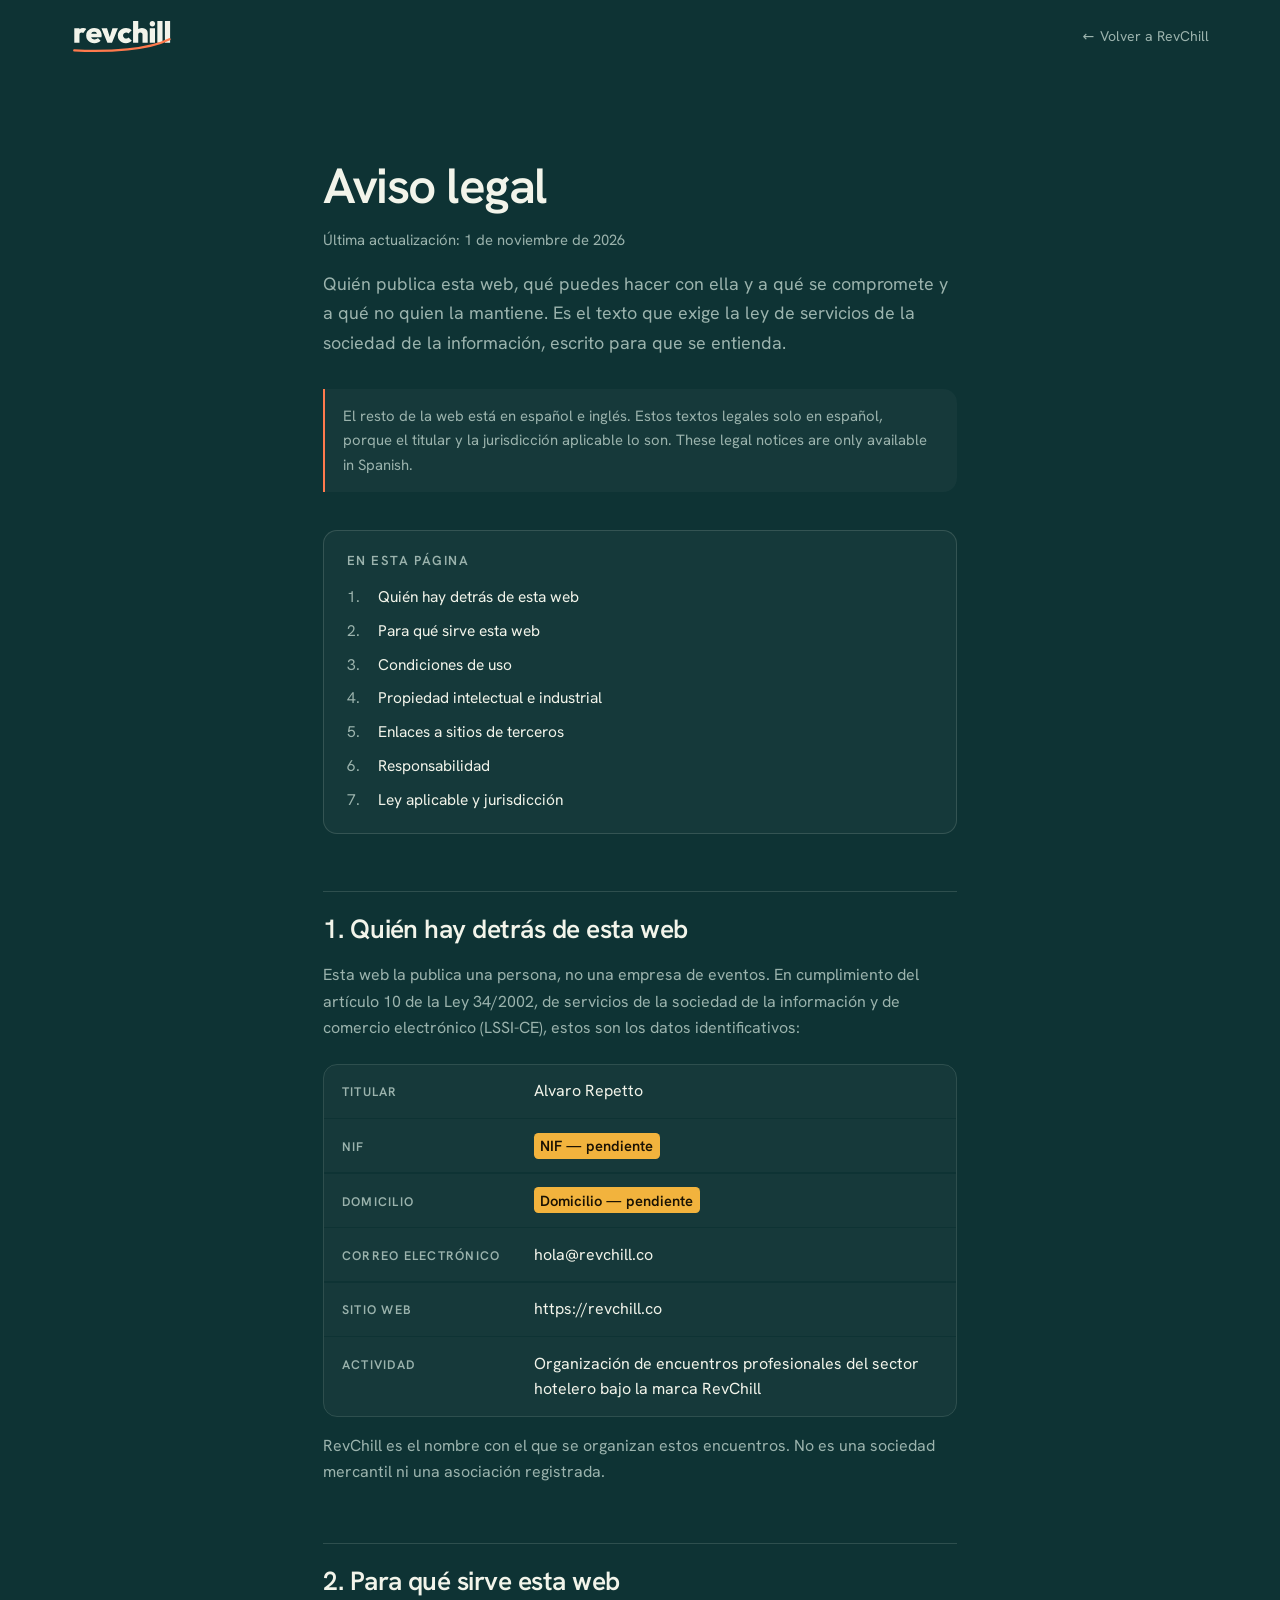
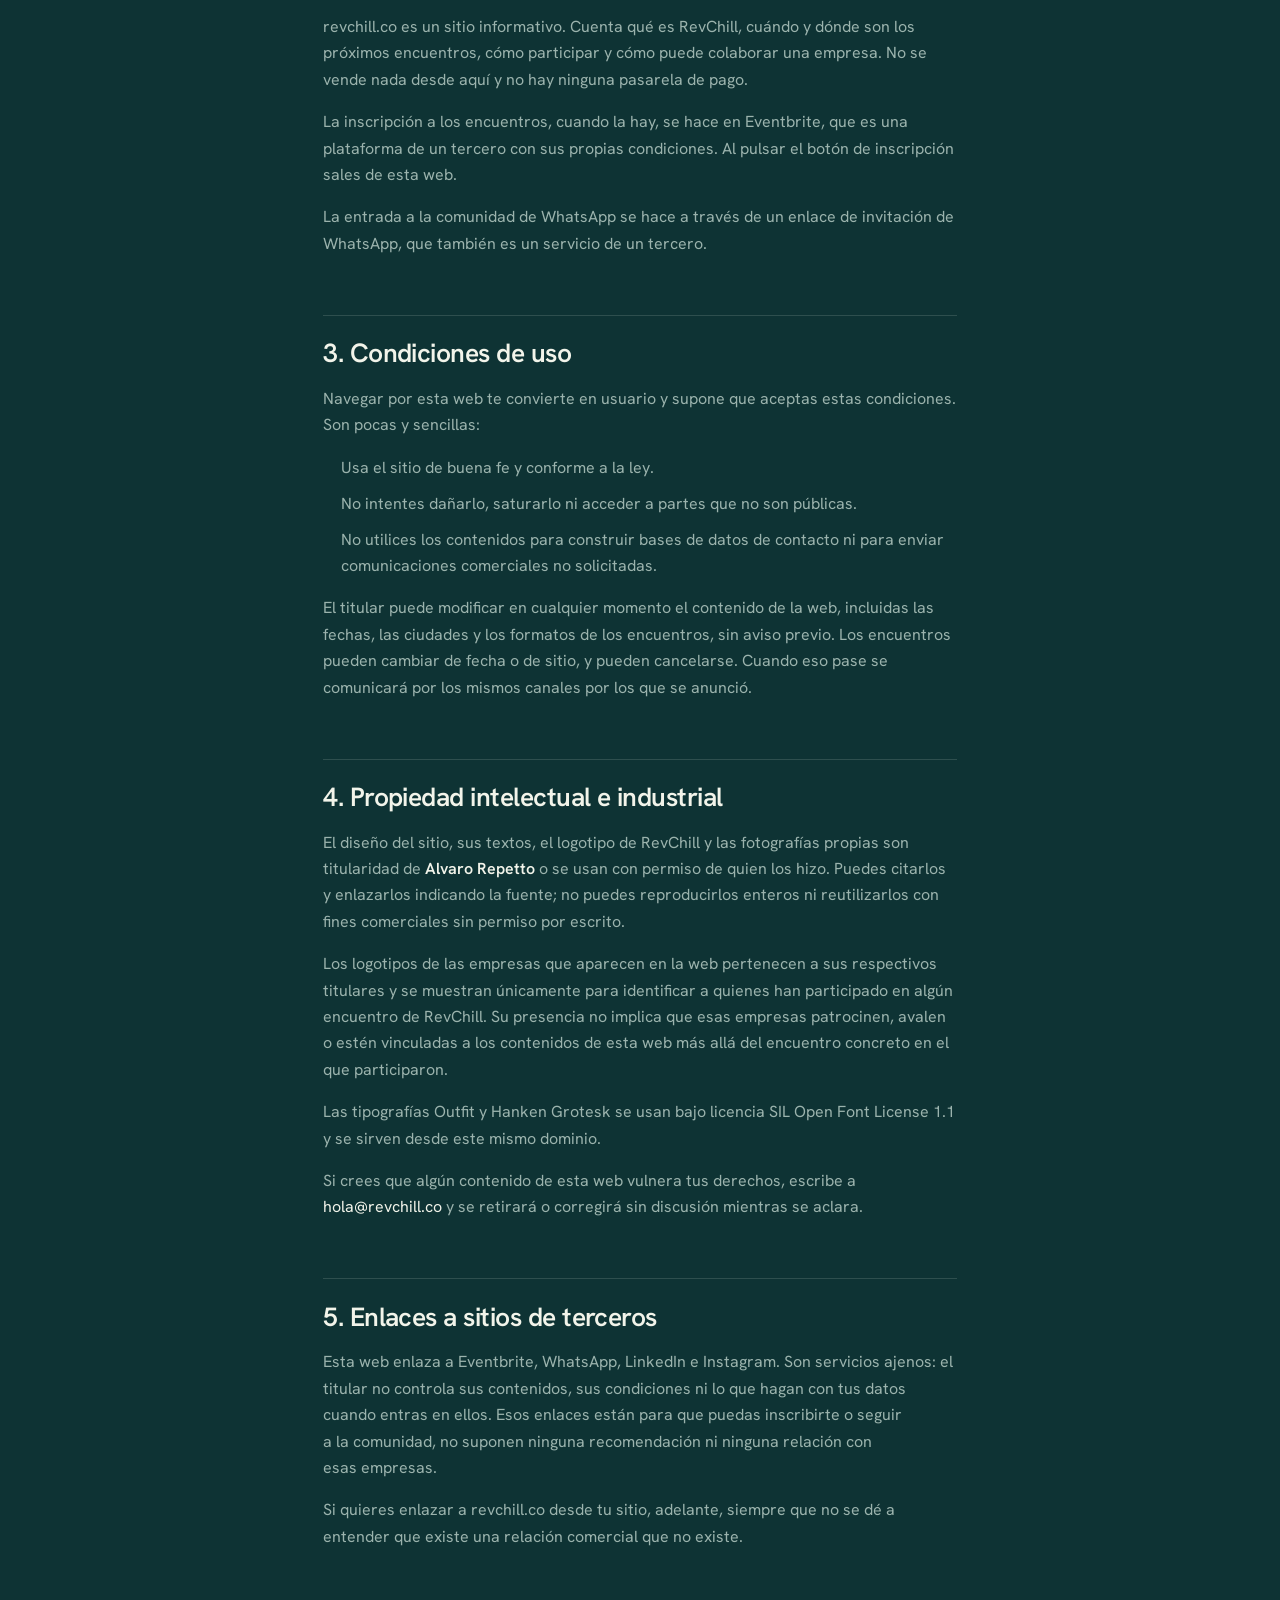
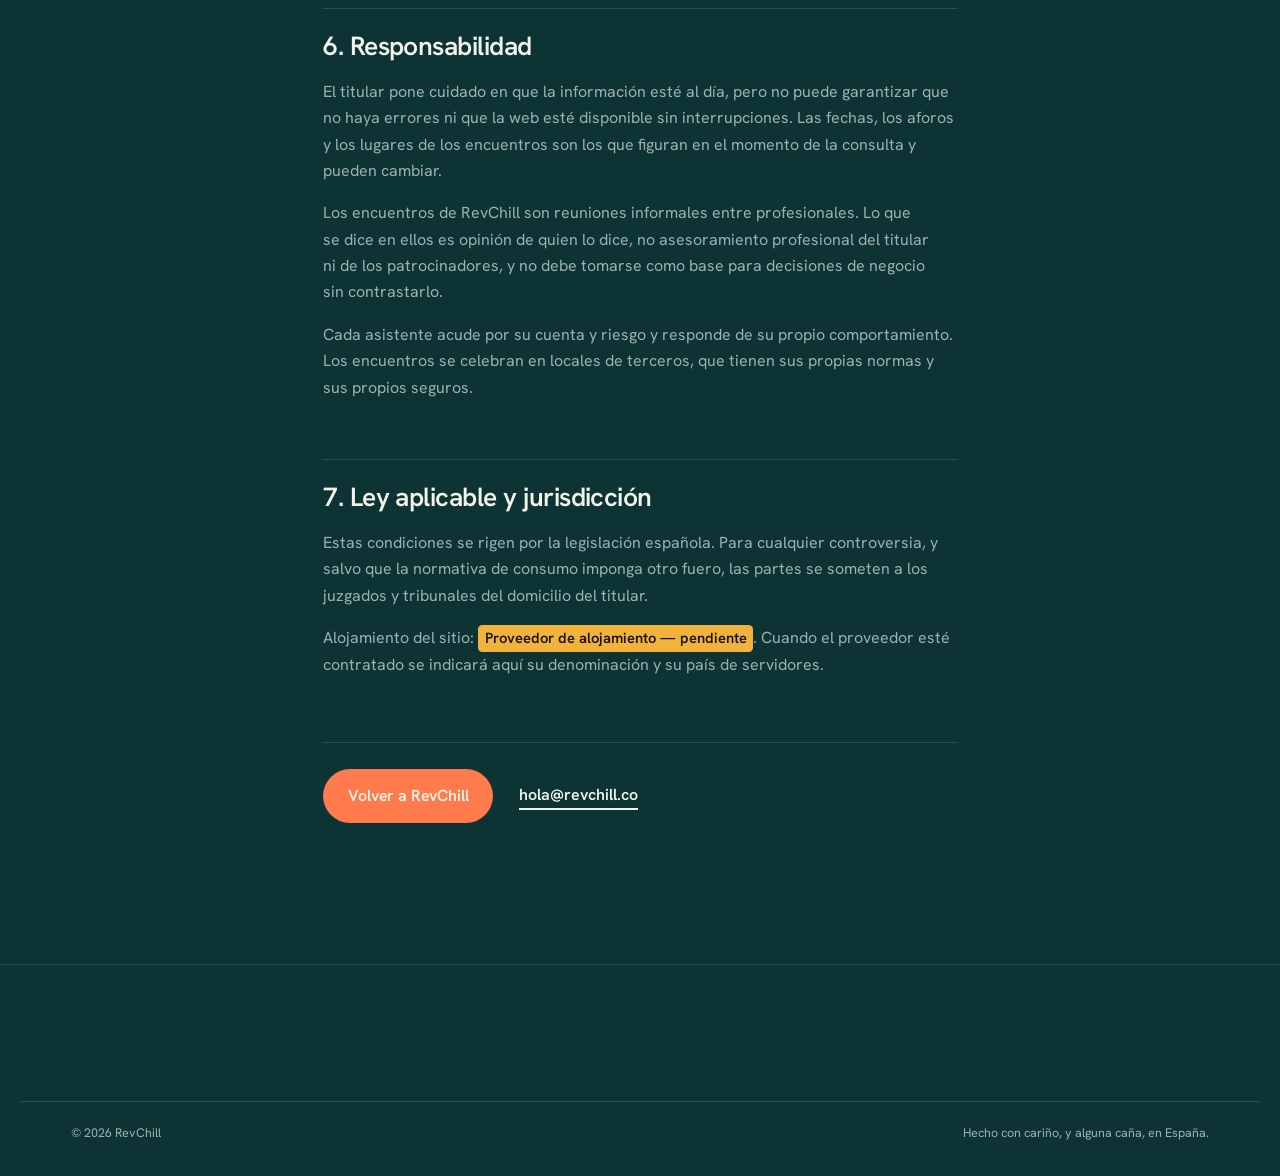
==== aviso-legal.html @ c57e54df "Add legal pages, sponsorship, local fonts, and sponsor logos. Refresh partners/weekend content and s" ====
<!doctype html>
<html lang="es">
<head>
<meta charset="utf-8">
<meta name="viewport" content="width=device-width, initial-scale=1">
<title>Aviso legal · RevChill</title>
<meta name="description" content="Datos identificativos del titular de revchill.co, condiciones de uso del sitio, propiedad intelectual y jurisdicción aplicable.">
<meta name="theme-color" content="#0E3334">
<link rel="canonical" href="https://revchill.co/aviso-legal.html">
<meta name="robots" content="index, follow">
<meta property="og:type" content="website">
<meta property="og:locale" content="es_ES">
<meta property="og:site_name" content="RevChill">
<meta property="og:title" content="Aviso legal · RevChill">
<meta property="og:description" content="Datos identificativos del titular de revchill.co, condiciones de uso del sitio, propiedad intelectual y jurisdicción aplicable.">
<meta property="og:url" content="https://revchill.co/aviso-legal.html">
<link rel="icon" href="assets/img/favicon.svg" type="image/svg+xml">
<link rel="apple-touch-icon" href="assets/img/apple-touch-icon.png">
<link rel="stylesheet" href="assets/css/fonts.css">
<link rel="stylesheet" href="assets/css/app.css">

<script type="application/ld+json">
{
 "@context": "https://schema.org",
 "@type": "WebPage",
 "name": "Aviso legal",
 "description": "Datos identificativos del titular de revchill.co, condiciones de uso del sitio, propiedad intelectual y jurisdicción aplicable.",
 "url": "https://revchill.co/aviso-legal.html",
 "inLanguage": "es-ES",
 "dateModified": "2026-11-01",
 "isPartOf": { "@type": "WebSite", "name": "RevChill", "url": "https://revchill.co/" },
 "breadcrumb": {
  "@type": "BreadcrumbList",
  "itemListElement": [
   { "@type": "ListItem", "position": 1, "name": "RevChill", "item": "https://revchill.co/" },
   { "@type": "ListItem", "position": 2, "name": "Aviso legal", "item": "https://revchill.co/aviso-legal.html" }
  ]
 }
}
</script>
</head>
<body>
<a class="skip" href="#main">Saltar al contenido</a>
<svg width="0" height="0" style="position:absolute" aria-hidden="true"><symbol id="rc-logo" viewBox="-4 -4 454.9 154.0"><g transform="translate(0,100.0)"><g transform="translate(0.000,0.000) scale(0.13514,-0.13514)" fill="currentColor"><path transform="translate(0.00,0)" d="M51 0V489H225V458Q273 499 349 499Q384 499 409.5 490.0Q435 481 453 462L352 327Q344 336 329.5 341.5Q315 347 297 347Q263 347 244.0 326.5Q225 306 225 266V0Z"/><path transform="translate(431.00,0)" d="M298 -11Q216 -11 153.0 21.5Q90 54 54.0 112.0Q18 170 18 245Q18 319 53.0 376.5Q88 434 148.5 467.5Q209 501 285 501Q359 501 416.5 469.5Q474 438 506.5 382.5Q539 327 539 256Q539 241 537.5 225.5Q536 210 531 190L188 188Q191 181 194 174Q208 144 234.0 129.0Q260 114 298 114Q334 114 361.5 126.0Q389 138 411 163L502 72Q466 31 414.5 10.0Q363 -11 298 -11ZM188 301 378 302Q376 313 372 322Q361 348 340.0 362.0Q319 376 287 376Q254 376 230.0 360.0Q206 344 193 315Q190 308 188 301Z"/><path transform="translate(963.00,0)" d="M198 0 -1 489H185L276 193L367 489H551L352 0Z"/><path transform="translate(1491.00,0)" d="M293 -11Q215 -11 152.5 22.0Q90 55 54.0 113.0Q18 171 18 244Q18 318 54.5 376.0Q91 434 153.5 467.5Q216 501 295 501Q352 501 399.0 482.0Q446 463 485 425L375 315Q360 330 340.5 337.5Q321 345 295 345Q267 345 244.5 332.5Q222 320 208.5 298.0Q195 276 195 245Q195 215 208.5 192.5Q222 170 244.5 157.0Q267 144 295 144Q323 144 343.0 153.0Q363 162 378 179L489 69Q448 29 400.5 9.0Q353 -11 293 -11Z"/><path transform="translate(1970.00,0)" d="M368 0V276Q368 310 348.0 329.5Q328 349 297 349Q276 349 259.5 340.0Q243 331 234.0 315.0Q225 299 225 276V0H51V729H225V460Q236 468 249 476Q292 499 349 499Q408 499 451.5 475.5Q495 452 518.5 411.0Q542 370 542 316V0Z"/><path transform="translate(2531.00,0)" d="M50 0V489H225V0ZM137 546Q98 546 72.0 572.5Q46 599 46 639Q46 678 72.0 705.0Q98 732 137 732Q178 732 203.5 705.0Q229 678 229 639Q229 599 203.5 572.5Q178 546 137 546Z"/><path transform="translate(2784.00,0)" d="M51 0V729H225V0Z"/><path transform="translate(3038.00,0)" d="M51 0V729H225V0Z"/></g></g><path d="M 6.7 20.0 C 97.9 24.5 177.9 22.5 249.1 15.5 C 329.2 8.0 391.5 -7.0 438.2 -30.0" fill="none" stroke="var(--accent)" stroke-width="10.50" stroke-linecap="round" transform="translate(0,114.0)"/></symbol></svg>

<header class="lnav" id="nav">
  <div class="lnav__in">
    <a href="index.html" aria-label="RevChill"><svg viewBox="-4 -4 454.9 154.0"><use href="#rc-logo"/></svg></a>
    <a class="lnav__back" href="index.html" aria-label="Volver a RevChill"><span aria-hidden="true">&larr;</span> <span>Volver a RevChill</span></a>
  </div>
</header>

<main id="main" class="lgl">
  <div class="wrap">
    <h1>Aviso legal</h1>
    <p class="lgl__date">Última actualización: 1 de noviembre de 2026</p>
    <p class="lgl__intro">Quién publica esta web, qué puedes hacer con ella y a qué se compromete y a qué no quien la mantiene. Es el texto que exige la ley de servicios de la sociedad de la información, escrito para que se entienda.</p>
    <div class="lgl__note"><p>El resto de la web está en español e inglés. Estos textos legales solo en español, porque el titular y la jurisdicción aplicable lo son. <span lang="en">These legal notices are only available in Spanish.</span></p></div>

    <nav class="lgl__toc" aria-label="Contenido de la página">
      <h2>En esta página</h2>
      <ol>
        <li><a href="#titular">Quién hay detrás de esta web</a></li>
        <li><a href="#objeto">Para qué sirve esta web</a></li>
        <li><a href="#uso">Condiciones de uso</a></li>
        <li><a href="#propiedad">Propiedad intelectual e industrial</a></li>
        <li><a href="#enlaces">Enlaces a sitios de terceros</a></li>
        <li><a href="#responsabilidad">Responsabilidad</a></li>
        <li><a href="#ley">Ley aplicable y jurisdicción</a></li>
      </ol>
    </nav>

    <section id="titular">
      <h2 class="lgl__h">1. Quién hay detrás de esta web</h2>

      <p>Esta web la publica una persona, no una empresa de eventos. En cumplimiento del artículo 10 de la
      Ley 34/2002, de servicios de la sociedad de la información y de comercio electrónico (LSSI-CE), estos
      son los datos identificativos:</p>
      <dl class="lgl__id">
        <div><dt>Titular</dt><dd>Alvaro Repetto</dd></div>
        <div><dt>NIF</dt><dd><span class="fill">NIF — pendiente</span></dd></div>
        <div><dt>Domicilio</dt><dd><span class="fill">Domicilio — pendiente</span></dd></div>
        <div><dt>Correo electrónico</dt><dd><a href="mailto:hola@revchill.co">hola@revchill.co</a></dd></div>
        <div><dt>Sitio web</dt><dd>https://revchill.co</dd></div>
        <div><dt>Actividad</dt><dd>Organización de encuentros profesionales del sector hotelero bajo la marca RevChill</dd></div>
      </dl>
      <p>RevChill es el nombre con el que se organizan estos encuentros. No es una sociedad mercantil ni una
      asociación registrada.</p>
    </section>
    <section id="objeto">
      <h2 class="lgl__h">2. Para qué sirve esta web</h2>

      <p>revchill.co es un sitio informativo. Cuenta qué es RevChill, cuándo y dónde son los próximos
      encuentros, cómo participar y cómo puede colaborar una empresa. No se vende nada desde aquí y no hay
      ninguna pasarela de pago.</p>
      <p>La inscripción a los encuentros, cuando la hay, se hace en Eventbrite, que es una plataforma de un
      tercero con sus propias condiciones. Al pulsar el botón de inscripción sales de esta web.</p>
      <p>La entrada a la comunidad de WhatsApp se hace a través de un enlace de invitación de WhatsApp, que
      también es un servicio de un tercero.</p>
    </section>
    <section id="uso">
      <h2 class="lgl__h">3. Condiciones de uso</h2>

      <p>Navegar por esta web te convierte en usuario y supone que aceptas estas condiciones. Son pocas y
      sencillas:</p>
      <ul>
        <li>Usa el sitio de buena fe y conforme a la ley.</li>
        <li>No intentes dañarlo, saturarlo ni acceder a partes que no son públicas.</li>
        <li>No utilices los contenidos para construir bases de datos de contacto ni para enviar
        comunicaciones comerciales no solicitadas.</li>
      </ul>
      <p>El titular puede modificar en cualquier momento el contenido de la web, incluidas las fechas, las
      ciudades y los formatos de los encuentros, sin aviso previo. Los encuentros pueden cambiar de fecha o
      de sitio, y pueden cancelarse. Cuando eso pase se comunicará por los mismos canales por los que se
      anunció.</p>
    </section>
    <section id="propiedad">
      <h2 class="lgl__h">4. Propiedad intelectual e industrial</h2>

      <p>El diseño del sitio, sus textos, el logotipo de RevChill y las fotografías propias son titularidad
      de <b>Alvaro Repetto</b> o se usan con permiso de quien los hizo. Puedes citarlos y enlazarlos
      indicando la fuente; no puedes reproducirlos enteros ni reutilizarlos con fines comerciales sin
      permiso por escrito.</p>
      <p>Los logotipos de las empresas que aparecen en la web pertenecen a sus respectivos titulares y se
      muestran únicamente para identificar a quienes han participado en algún encuentro de RevChill. Su
      presencia no implica que esas empresas patrocinen, avalen o estén vinculadas a los contenidos de esta
      web más allá del encuentro concreto en el que participaron.</p>
      <p>Las tipografías Outfit y Hanken Grotesk se usan bajo licencia SIL Open Font License 1.1 y se
      sirven desde este mismo dominio.</p>
      <p>Si crees que algún contenido de esta web vulnera tus derechos, escribe a
      <a href="mailto:hola@revchill.co">hola@revchill.co</a> y se retirará o corregirá sin discusión
      mientras se aclara.</p>
    </section>
    <section id="enlaces">
      <h2 class="lgl__h">5. Enlaces a sitios de terceros</h2>

      <p>Esta web enlaza a Eventbrite, WhatsApp, LinkedIn e Instagram. Son servicios ajenos: el titular no
      controla sus contenidos, sus condiciones ni lo que hagan con tus datos cuando entras en ellos. Esos
      enlaces están para que puedas inscribirte o seguir a la comunidad, no suponen ninguna recomendación
      ni ninguna relación con esas empresas.</p>
      <p>Si quieres enlazar a revchill.co desde tu sitio, adelante, siempre que no se dé a entender que
      existe una relación comercial que no existe.</p>
    </section>
    <section id="responsabilidad">
      <h2 class="lgl__h">6. Responsabilidad</h2>

      <p>El titular pone cuidado en que la información esté al día, pero no puede garantizar que no haya
      errores ni que la web esté disponible sin interrupciones. Las fechas, los aforos y los lugares de los
      encuentros son los que figuran en el momento de la consulta y pueden cambiar.</p>
      <p>Los encuentros de RevChill son reuniones informales entre profesionales. Lo que se dice en ellos es
      opinión de quien lo dice, no asesoramiento profesional del titular ni de los patrocinadores, y no debe
      tomarse como base para decisiones de negocio sin contrastarlo.</p>
      <p>Cada asistente acude por su cuenta y riesgo y responde de su propio comportamiento. Los encuentros
      se celebran en locales de terceros, que tienen sus propias normas y sus propios seguros.</p>
    </section>
    <section id="ley">
      <h2 class="lgl__h">7. Ley aplicable y jurisdicción</h2>

      <p>Estas condiciones se rigen por la legislación española. Para cualquier controversia, y salvo que la
      normativa de consumo imponga otro fuero, las partes se someten a los juzgados y tribunales del
      domicilio del titular.</p>
      <p>Alojamiento del sitio: <span class="fill">Proveedor de alojamiento — pendiente</span>. Cuando el proveedor esté contratado se indicará aquí su
      denominación y su país de servidores.</p>
    </section>


    <div class="lgl__end">
      <a class="btn" href="index.html">Volver a RevChill</a>
      <a class="link" href="mailto:hola@revchill.co">hola@revchill.co</a>
    </div>
  </div>
</main>

<footer class="foot">
  <div class="wrap foot__end">
    <span>© <span id="year">2026</span> RevChill</span>
    <span>Hecho con cariño, y alguna caña, en España.</span>
  </div>
</footer>

<script>document.getElementById("year").textContent = new Date().getFullYear();</script>
</body>
</html>
---- assets/css/fonts.css ----
/* Tipografías servidas desde el propio dominio.
   Antes venían de fonts.googleapis.com, lo que enviaba la IP de cada
   visitante a Google en cada carga. Sirviéndolas desde aquí, la web no
   hace ni una sola petición a terceros: por eso la página de cookies
   puede decir que no hay rastreo sin letra pequeña.
   Outfit y Hanken Grotesk son SIL Open Font License 1.1. */

@font-face{
  font-family:'Outfit';
  font-style:normal;
  font-weight:500;
  font-display:swap;
  src:url('../fonts/outfit-latin-500-normal.woff2') format('woff2');
  unicode-range:U+0000-00FF,U+0131,U+0152-0153,U+02BB-02BC,U+02C6,U+02DA,U+02DC,U+0304,U+0308,U+0329,U+2000-206F,U+20AC,U+2122,U+2191,U+2193,U+2212,U+2215,U+FEFF,U+FFFD;
}
@font-face{
  font-family:'Outfit';
  font-style:normal;
  font-weight:500;
  font-display:swap;
  src:url('../fonts/outfit-latin-ext-500-normal.woff2') format('woff2');
  unicode-range:U+0100-02BA,U+02BD-02C5,U+02C7-02CC,U+02CE-02D7,U+02DD-02FF,U+0304,U+0308,U+0329,U+1D00-1DBF,U+1E00-1E9F,U+1EF2-1EFF,U+2020,U+20A0-20AB,U+20AD-20C0,U+2113,U+2C60-2C7F,U+A720-A7FF;
}
@font-face{
  font-family:'Outfit';
  font-style:normal;
  font-weight:700;
  font-display:swap;
  src:url('../fonts/outfit-latin-700-normal.woff2') format('woff2');
  unicode-range:U+0000-00FF,U+0131,U+0152-0153,U+02BB-02BC,U+02C6,U+02DA,U+02DC,U+0304,U+0308,U+0329,U+2000-206F,U+20AC,U+2122,U+2191,U+2193,U+2212,U+2215,U+FEFF,U+FFFD;
}
@font-face{
  font-family:'Outfit';
  font-style:normal;
  font-weight:700;
  font-display:swap;
  src:url('../fonts/outfit-latin-ext-700-normal.woff2') format('woff2');
  unicode-range:U+0100-02BA,U+02BD-02C5,U+02C7-02CC,U+02CE-02D7,U+02DD-02FF,U+0304,U+0308,U+0329,U+1D00-1DBF,U+1E00-1E9F,U+1EF2-1EFF,U+2020,U+20A0-20AB,U+20AD-20C0,U+2113,U+2C60-2C7F,U+A720-A7FF;
}
@font-face{
  font-family:'Outfit';
  font-style:normal;
  font-weight:800;
  font-display:swap;
  src:url('../fonts/outfit-latin-800-normal.woff2') format('woff2');
  unicode-range:U+0000-00FF,U+0131,U+0152-0153,U+02BB-02BC,U+02C6,U+02DA,U+02DC,U+0304,U+0308,U+0329,U+2000-206F,U+20AC,U+2122,U+2191,U+2193,U+2212,U+2215,U+FEFF,U+FFFD;
}
@font-face{
  font-family:'Outfit';
  font-style:normal;
  font-weight:800;
  font-display:swap;
  src:url('../fonts/outfit-latin-ext-800-normal.woff2') format('woff2');
  unicode-range:U+0100-02BA,U+02BD-02C5,U+02C7-02CC,U+02CE-02D7,U+02DD-02FF,U+0304,U+0308,U+0329,U+1D00-1DBF,U+1E00-1E9F,U+1EF2-1EFF,U+2020,U+20A0-20AB,U+20AD-20C0,U+2113,U+2C60-2C7F,U+A720-A7FF;
}
@font-face{
  font-family:'Hanken Grotesk';
  font-style:normal;
  font-weight:400;
  font-display:swap;
  src:url('../fonts/hanken-grotesk-latin-400-normal.woff2') format('woff2');
  unicode-range:U+0000-00FF,U+0131,U+0152-0153,U+02BB-02BC,U+02C6,U+02DA,U+02DC,U+0304,U+0308,U+0329,U+2000-206F,U+20AC,U+2122,U+2191,U+2193,U+2212,U+2215,U+FEFF,U+FFFD;
}
@font-face{
  font-family:'Hanken Grotesk';
  font-style:normal;
  font-weight:400;
  font-display:swap;
  src:url('../fonts/hanken-grotesk-latin-ext-400-normal.woff2') format('woff2');
  unicode-range:U+0100-02BA,U+02BD-02C5,U+02C7-02CC,U+02CE-02D7,U+02DD-02FF,U+0304,U+0308,U+0329,U+1D00-1DBF,U+1E00-1E9F,U+1EF2-1EFF,U+2020,U+20A0-20AB,U+20AD-20C0,U+2113,U+2C60-2C7F,U+A720-A7FF;
}
@font-face{
  font-family:'Hanken Grotesk';
  font-style:normal;
  font-weight:500;
  font-display:swap;
  src:url('../fonts/hanken-grotesk-latin-500-normal.woff2') format('woff2');
  unicode-range:U+0000-00FF,U+0131,U+0152-0153,U+02BB-02BC,U+02C6,U+02DA,U+02DC,U+0304,U+0308,U+0329,U+2000-206F,U+20AC,U+2122,U+2191,U+2193,U+2212,U+2215,U+FEFF,U+FFFD;
}
@font-face{
  font-family:'Hanken Grotesk';
  font-style:normal;
  font-weight:500;
  font-display:swap;
  src:url('../fonts/hanken-grotesk-latin-ext-500-normal.woff2') format('woff2');
  unicode-range:U+0100-02BA,U+02BD-02C5,U+02C7-02CC,U+02CE-02D7,U+02DD-02FF,U+0304,U+0308,U+0329,U+1D00-1DBF,U+1E00-1E9F,U+1EF2-1EFF,U+2020,U+20A0-20AB,U+20AD-20C0,U+2113,U+2C60-2C7F,U+A720-A7FF;
}
@font-face{
  font-family:'Hanken Grotesk';
  font-style:normal;
  font-weight:600;
  font-display:swap;
  src:url('../fonts/hanken-grotesk-latin-600-normal.woff2') format('woff2');
  unicode-range:U+0000-00FF,U+0131,U+0152-0153,U+02BB-02BC,U+02C6,U+02DA,U+02DC,U+0304,U+0308,U+0329,U+2000-206F,U+20AC,U+2122,U+2191,U+2193,U+2212,U+2215,U+FEFF,U+FFFD;
}
@font-face{
  font-family:'Hanken Grotesk';
  font-style:normal;
  font-weight:600;
  font-display:swap;
  src:url('../fonts/hanken-grotesk-latin-ext-600-normal.woff2') format('woff2');
  unicode-range:U+0100-02BA,U+02BD-02C5,U+02C7-02CC,U+02CE-02D7,U+02DD-02FF,U+0304,U+0308,U+0329,U+1D00-1DBF,U+1E00-1E9F,U+1EF2-1EFF,U+2020,U+20A0-20AB,U+20AD-20C0,U+2113,U+2C60-2C7F,U+A720-A7FF;
}
---- assets/css/app.css ----
/* =========================================================================
   RevChill v2
   Sistema: CSS nativo + tokens. Sin framework, sin build.
   Tema: un solo mundo visual, en dos modos (oscuro por defecto, claro si el
   sistema lo pide). Ninguna sección invierte el tema a mitad de página.
   Radios: superficies 14px, botones píldora, imágenes 14px. Una sola escala.
   ========================================================================= */

/* ---------- tokens ---------- */
:root {
  --bg:        #0E3334;
  --surface:   #15403E;
  --surface-2: #1C4B48;
  --fg:        #F2F4EA;
  --fg-dim:    #9BB3AD;
  --line:      rgba(242,244,234,.14);
  --line-2:    rgba(242,244,234,.26);
  --accent:    #FF7A4D;
  --accent-fg: #07211F;
  --lima:      #D7E86B;
  --shadow:    0 24px 60px rgba(4,18,18,.45);

  --display: "Outfit", system-ui, sans-serif;
  --body: "Hanken Grotesk", system-ui, -apple-system, "Segoe UI", sans-serif;

  --gut: clamp(1.25rem, 4vw, 3.5rem);
  --maxw: 1240px;
  --r: 14px;
  --ease: cubic-bezier(.16,1,.3,1);
  --sec-y: clamp(5rem, 11vw, 10rem);
  color-scheme: dark;
}

/* La web va siempre en verde oscuro, también si el sistema está en modo
   claro. color-scheme se lo dice al navegador para que los controles
   nativos (scrollbar, autocompletado, selects) salgan oscuros y no
   desentonen. El único documento claro del proyecto es partners.html,
   que es un dossier pensado para leerse e imprimirse. */

/* ---------- reset ---------- */
*,*::before,*::after{box-sizing:border-box}
*{margin:0}
html{scroll-behavior:smooth;scroll-padding-top:96px;-webkit-text-size-adjust:100%}
body{
  background:var(--bg);color:var(--fg);
  font-family:var(--body);font-size:clamp(1rem,.97rem+.15vw,1.08rem);
  line-height:1.6;-webkit-font-smoothing:antialiased;overflow-x:hidden;
}
img,svg,video{display:block;max-width:100%}
a{color:inherit;text-decoration:none}
button{font:inherit;color:inherit;background:none;border:0;cursor:pointer}
ul,ol{list-style:none;padding:0}
dl,dd{margin:0}
:focus-visible{outline:3px solid var(--accent);outline-offset:3px;border-radius:4px}
::selection{background:var(--accent);color:var(--accent-fg)}

.sr{position:absolute;width:1px;height:1px;padding:0;margin:-1px;overflow:hidden;clip:rect(0 0 0 0);white-space:nowrap;border:0}
.skip{position:absolute;top:-70px;left:1rem;z-index:99;background:var(--accent);color:var(--accent-fg);
  padding:.7em 1.2em;border-radius:0 0 12px 12px;font-weight:600;transition:top .2s var(--ease)}
.skip:focus{top:0}

.wrap{width:100%;max-width:var(--maxw);margin-inline:auto;padding-inline:var(--gut)}

/* ---------- tipografía ---------- */
.h-display{
  font-family:var(--display);font-weight:800;
  font-size:clamp(2.3rem,4.6vw,4.15rem);
  line-height:1.02;letter-spacing:-.04em;text-wrap:balance;
}
.h-display em{font-style:normal;position:relative}
.h-display em::after{
  content:"";position:absolute;left:0;right:-.06em;bottom:-.1em;height:.085em;
  border-radius:99px;background:var(--accent);
  transform:scaleX(0);transform-origin:left;
  animation:swash 1s var(--ease) .45s forwards;
}
@keyframes swash{to{transform:scaleX(1)}}

.h-sec{
  font-family:var(--display);font-weight:800;
  font-size:clamp(1.9rem,4.2vw,3.1rem);
  line-height:1.03;letter-spacing:-.035em;text-wrap:balance;
}
.h-sec--wide{max-width:16ch}
.h-small{font-family:var(--display);font-weight:700;font-size:1.15rem;letter-spacing:-.02em}
h3{font-family:var(--display);font-weight:700;font-size:1.12rem;letter-spacing:-.02em;line-height:1.2}

.eyebrow{
  font-size:.74rem;font-weight:600;letter-spacing:.18em;text-transform:uppercase;
  color:var(--accent);margin-bottom:1.1rem;
}
.lead{font-size:clamp(1.08rem,1.6vw,1.3rem);color:var(--fg-dim);max-width:52ch;line-height:1.5;text-wrap:pretty}
.h-sec + .lead{margin-top:1.1rem}
p{text-wrap:pretty}

/* ---------- botones ---------- */
.btn{
  display:inline-flex;align-items:center;justify-content:center;gap:.5em;
  padding:.85em 1.5em;border-radius:999px;
  background:var(--accent);color:var(--accent-fg);
  font-weight:600;letter-spacing:-.01em;white-space:nowrap;
  border:1px solid transparent;
  transition:transform .35s var(--ease),filter .3s var(--ease),background-color .3s var(--ease);
}
.btn:hover{transform:translateY(-2px);filter:brightness(1.07)}
.btn:active{transform:translateY(0) scale(.985)}
.btn--lg{padding:1em 1.9em;font-size:1.02rem}
.btn--sm{padding:.58em 1.05em;font-size:.88rem}
.btn--ghost{background:transparent;color:var(--fg);border-color:var(--line-2)}
.btn--ghost:hover{background:var(--surface);border-color:var(--fg);filter:none}
.btn[aria-disabled="true"]{opacity:.42;pointer-events:none}

.link{
  display:inline-block;position:relative;font-weight:600;color:var(--accent);
  border-bottom:2px solid currentColor;padding-bottom:1px;
  transition:opacity .25s var(--ease)
}
/* zona pulsable de 44px sin desplazar el subrayado */
.link::after{content:"";position:absolute;left:0;right:0;top:50%;height:44px;transform:translateY(-50%)}
.link:hover{opacity:.72}

/* ---------- reveal ---------- */
.rv{opacity:0;transform:translateY(22px);transition:opacity .8s var(--ease),transform .8s var(--ease)}
.rv.on{opacity:1;transform:none}

@media (prefers-reduced-motion:reduce){
  html{scroll-behavior:auto}
  *,*::before,*::after{animation-duration:.001ms!important;animation-iteration-count:1!important;transition-duration:.001ms!important}
  .rv{opacity:1;transform:none}
  .h-display em::after{transform:scaleX(1);animation:none}
}

/* =========================================================================
   NAV
   ========================================================================= */
.nav{position:fixed;inset:0 0 auto 0;z-index:90;isolation:isolate;transition:background-color .35s var(--ease),border-color .35s var(--ease)}
.nav.stuck{background:color-mix(in srgb,var(--bg) 82%,transparent);backdrop-filter:blur(16px) saturate(160%);
  -webkit-backdrop-filter:blur(16px) saturate(160%);border-bottom:1px solid var(--line)}
.nav__in{display:flex;align-items:center;gap:1.5rem;height:72px;
  max-width:var(--maxw);margin-inline:auto;padding-inline:var(--gut)}
.nav__brand svg{height:34px;width:auto}
.nav__links{margin-left:auto;display:flex;gap:clamp(.5rem,1.5vw,1.6rem)}
.nav__links a{font-size:.88rem;font-weight:500;color:var(--fg-dim);padding:.65em 0;position:relative;white-space:nowrap;
  transition:color .25s var(--ease)}
.nav__links a::after{content:"";position:absolute;left:0;right:100%;bottom:.45em;height:2px;background:var(--accent);
  transition:right .35s var(--ease)}
.nav__links a:hover,.nav__links a[aria-current]{color:var(--fg)}
.nav__links a:hover::after,.nav__links a[aria-current]::after{right:0}
.nav__end{display:flex;align-items:center;gap:.6rem}
.lang{display:inline-flex;gap:2px;padding:3px;border:1px solid var(--line-2);border-radius:999px}
.lang button{font-size:.72rem;font-weight:700;letter-spacing:.06em;padding:.82em .9em;border-radius:999px;color:var(--fg-dim);
  transition:background-color .25s var(--ease),color .25s var(--ease)}
.lang button[aria-pressed="true"]{background:var(--fg);color:var(--bg)}
.burger{display:none;width:42px;height:42px;border:1px solid var(--line-2);border-radius:11px;place-items:center}
.burger i{display:block;width:17px;height:2px;background:var(--fg);position:relative;transition:background-color .2s}
.burger i::before,.burger i::after{content:"";position:absolute;left:0;width:17px;height:2px;background:var(--fg);
  transition:transform .35s var(--ease),top .35s var(--ease)}
.burger i::before{top:-6px}.burger i::after{top:6px}
.burger[aria-expanded="true"] i{background:transparent}
.burger[aria-expanded="true"] i::before{top:0;transform:rotate(45deg)}
.burger[aria-expanded="true"] i::after{top:0;transform:rotate(-45deg)}

@media (max-width:920px){
  .burger{display:grid}
  .nav__links{position:fixed;inset:72px 0 auto 0;z-index:2;flex-direction:column;gap:0;margin:0;
    background:var(--surface);border-bottom:1px solid var(--line);padding:.5rem var(--gut) 1.8rem;
    transform:translateY(-120%);transition:transform .45s var(--ease)}
  .nav__links.open{transform:none}
  .nav__links a{font-family:var(--display);font-weight:700;font-size:1.3rem;letter-spacing:-.02em;
    padding:.75em 0;border-bottom:1px solid var(--line);color:var(--fg)}
  .nav__links a::after{display:none}
  .nav__end{margin-left:auto}
  .nav__end .btn{display:none}
}

/* =========================================================================
   1. HERO · split asimétrico, la foto sangra al borde derecho
   ========================================================================= */
.hero{
  display:grid;grid-template-columns:minmax(0,1fr) minmax(0,clamp(300px,36vw,560px));
  gap:clamp(2rem,4vw,4rem);align-items:center;
  padding-top:clamp(6.5rem,10vw,8.5rem);padding-bottom:clamp(3rem,6vw,5rem);
  padding-left:max(var(--gut),calc((100vw - var(--maxw))/2 + var(--gut)));
  padding-right:0;
  min-height:min(100dvh,860px);
}
.hero__shot{width:100%;aspect-ratio:4/5;border-radius:var(--r) 0 0 var(--r)}
.hero__text>*{animation:rise .9s var(--ease) backwards}
.hero__text .hero__sub{animation-delay:.1s}
.hero__text .hero__cta{animation-delay:.2s}
@keyframes rise{from{opacity:0;transform:translateY(20px)}to{opacity:1;transform:none}}
.hero__sub{margin-top:1.7rem;font-size:clamp(1.08rem,1.6vw,1.3rem);color:var(--fg-dim);max-width:38ch;line-height:1.45}
.hero__cta{margin-top:2.4rem;display:flex;flex-wrap:wrap;gap:.75rem}
.hero__shot{border-radius:var(--r);overflow:hidden;box-shadow:var(--shadow);
  animation:rise 1s var(--ease) .15s backwards}

@media (max-width:900px){
  .hero{grid-template-columns:1fr;min-height:0;
    padding-top:clamp(6rem,20vw,8rem);padding-right:var(--gut)}
  .hero__shot{max-width:440px;border-radius:var(--r)}
}

/* placeholder de foto (sustituir por <img src>) */
.ph{position:relative;background:var(--surface-2);border-radius:var(--r);overflow:hidden}
.ph::before{
  content:"";position:absolute;inset:0;
  background:
    linear-gradient(135deg,color-mix(in srgb,var(--accent) 16%,transparent),transparent 58%),
    repeating-linear-gradient(45deg,var(--line) 0 1px,transparent 1px 13px);
}
.ph::after{
  content:attr(data-ph);position:absolute;inset:auto 1rem 1rem 1rem;
  font-size:.7rem;letter-spacing:.1em;text-transform:uppercase;color:var(--fg-dim);line-height:1.5;
}
.ph img{width:100%;height:100%;object-fit:cover;position:relative;z-index:1}
.ph img:not([src]){display:none}
.ph--portrait{aspect-ratio:4/5}

/* =========================================================================
   2. STRIP · próximo encuentro
   ========================================================================= */
.strip{border-block:1px solid var(--line);background:var(--surface)}
.strip__in{max-width:var(--maxw);margin-inline:auto;padding:clamp(1.5rem,3vw,2.1rem) var(--gut);
  display:flex;align-items:center;gap:clamp(1rem,3vw,2.6rem);flex-wrap:wrap}
.strip__when{font-family:var(--display);font-weight:800;font-size:clamp(1.3rem,2.6vw,2rem);letter-spacing:-.035em;line-height:1}
.strip__city{color:var(--accent)}
.strip__where{color:var(--fg-dim);font-size:.95rem;flex:1 1 240px;min-width:0}
.strip__seats{font-size:.9rem;color:var(--fg-dim);display:flex;align-items:center;gap:.6rem}
.strip__bar{width:92px;height:5px;border-radius:99px;background:var(--surface-2);overflow:hidden}
.strip__bar span{display:block;height:100%;border-radius:99px;background:var(--accent);width:0;
  transition:width 1.2s var(--ease)}
.strip__empty{color:var(--fg-dim);font-size:1rem}

/* =========================================================================
   3. MANIFIESTO · bento (5 celdas, 5 contenidos)
   ========================================================================= */
.sec{padding-block:var(--sec-y)}
.sec--tint{background:var(--surface)}
.sec--slim{padding-block:clamp(3rem,6vw,5rem)}

.bento{display:grid;gap:12px;margin-top:clamp(2.4rem,5vw,3.6rem);
  grid-template-columns:repeat(6,1fr)}
.cell{background:var(--surface-2);border:1px solid var(--line);border-radius:var(--r);
  padding:clamp(1.4rem,2.6vw,2rem);display:flex;flex-direction:column;justify-content:flex-end;gap:.6rem}
.sec--tint .cell{background:var(--bg)}
.cell p{color:var(--fg-dim)}
.cell--lead{grid-column:span 4;background:var(--accent);border-color:transparent}
.cell--lead p{color:var(--accent-fg);font-family:var(--display);font-weight:500;
  font-size:clamp(1.2rem,2.3vw,1.75rem);line-height:1.22;letter-spacing:-.02em}
.cell--photo{grid-column:span 2;grid-row:span 2;padding:0;min-height:260px}
.cell--ratio{grid-column:span 4}
.cell:not(.cell--lead):not(.cell--photo):not(.cell--ratio){grid-column:span 3}

.ratio{height:14px;border-radius:99px;background:var(--surface);overflow:hidden;margin-bottom:1rem;
  border:1px solid var(--line)}
.ratio__fill{display:block;height:100%;width:0;background:var(--accent);border-radius:99px;
  transition:width 1.3s var(--ease)}
.ratio.on .ratio__fill{width:var(--w)}
.ratio__legend{color:var(--fg-dim)}
.ratio__legend b{color:var(--fg);font-family:var(--display);font-weight:800;font-size:1.35em;letter-spacing:-.03em}

@media (max-width:900px){
  .bento{grid-template-columns:repeat(2,1fr)}
  .cell--lead,.cell--ratio{grid-column:span 2}
  .cell--photo{grid-column:span 2;grid-row:auto;aspect-ratio:16/10;min-height:0}
  .cell:not(.cell--lead):not(.cell--photo):not(.cell--ratio){grid-column:span 1}
}
@media (max-width:560px){
  .bento{grid-template-columns:1fr}
  .cell,.cell--lead,.cell--ratio,.cell--photo{grid-column:span 1}
}

/* =========================================================================
   4. AGENDA · lista editorial
   ========================================================================= */
.agenda__head{display:flex;align-items:flex-end;justify-content:space-between;gap:1.5rem;flex-wrap:wrap;
  margin-bottom:clamp(2rem,4vw,3rem)}
.tabs{display:inline-flex;gap:4px;padding:4px;border:1px solid var(--line);border-radius:999px}
.tab{padding:.65em 1.15em;border-radius:999px;font-size:.88rem;font-weight:600;color:var(--fg-dim);
  transition:background-color .3s var(--ease),color .3s var(--ease)}
.tab[aria-selected="true"]{background:var(--fg);color:var(--bg)}

.ev{display:grid;grid-template-columns:auto minmax(0,1fr) auto;gap:clamp(1.2rem,4vw,3rem);
  align-items:center;padding-block:clamp(1.6rem,3vw,2.2rem);border-top:1px solid var(--line)}
.agenda > .ev:last-child{border-bottom:1px solid var(--line)}
/* Los pasados ya no son el añadido de la agenda, son el historial del
   proyecto: se recuesta un poco la jerarquía, pero sin apagarlos. */
.ev--past{opacity:.9}
.ev__d{font-family:var(--display);font-weight:800;letter-spacing:-.045em;line-height:.88;
  font-size:clamp(2.4rem,6vw,4.6rem);min-width:2.2ch;font-variant-numeric:tabular-nums}
.ev__m{display:block;font-family:var(--body);font-size:.72rem;font-weight:600;letter-spacing:.18em;
  text-transform:uppercase;color:var(--accent);line-height:1;margin-top:.5rem}
.ev__city{font-family:var(--display);font-weight:800;font-size:clamp(1.15rem,2.2vw,1.6rem);letter-spacing:-.03em}
.ev__meta{color:var(--fg-dim);font-size:.95rem;margin-top:.3rem}
.ev__side{display:flex;flex-direction:column;align-items:flex-end;gap:.6rem;text-align:right}
.ev__seats{font-size:.82rem;color:var(--fg-dim);font-variant-numeric:tabular-nums}
.agenda__empty{border:1px dashed var(--line-2);border-radius:var(--r);padding:clamp(1.8rem,4vw,2.6rem);
  text-align:center;color:var(--fg-dim)}
.agenda__empty .btn{margin-top:1.4rem}

@media (max-width:720px){
  .ev{grid-template-columns:auto minmax(0,1fr)}
  .ev__side{grid-column:1/-1;flex-direction:row;align-items:center;justify-content:space-between;text-align:left}
}

/* =========================================================================
   5. GALERÍA · masonry
   ========================================================================= */
.mason{columns:3;column-gap:12px;margin-top:clamp(2.4rem,5vw,3.6rem)}
.mason > *{break-inside:avoid;margin-bottom:12px;border-radius:var(--r);overflow:hidden}
@media (max-width:860px){.mason{columns:2}}
/* en móvil se queda a 2 columnas: la mitad de scroll */
.mason img{display:block;width:100%;height:auto}
.mason__btn{display:block;width:100%;padding:0;border:0;background:none;cursor:zoom-in;
  color:inherit;font:inherit}
.mason__item{position:relative;background:var(--surface-2)}
.mason__item img{transition:transform .5s var(--ease),opacity .3s}
.mason__btn:hover img,.mason__btn:focus-visible img{transform:scale(1.03)}
.mason__btn:focus-visible{outline:2px solid var(--accent);outline-offset:3px}
.mason figcaption{position:absolute;inset:auto 0 0 0;padding:1.6rem .9rem .7rem;
  font-size:.76rem;letter-spacing:.08em;text-transform:uppercase;color:#F2F4EA;
  background:linear-gradient(transparent,rgba(7,33,31,.82));
  opacity:0;transition:opacity .3s var(--ease);pointer-events:none}
.mason__item:hover figcaption,.mason__btn:focus-visible + figcaption{opacity:1}
@media (hover:none){.mason figcaption{opacity:1}}

/* ---------- foto ampliada ---------- */
.lb{border:0;background:transparent;max-width:min(92vw,1400px);max-height:100dvh;
  width:100%;color:var(--fg);overflow:visible;
  padding:clamp(1.2rem,5vh,3rem) clamp(3.6rem,7vw,5.5rem)}
.lb::backdrop{background:rgba(4,18,17,.96)}
.lb__img{display:block;max-width:100%;max-height:76dvh;width:auto;height:auto;
  margin:0 auto;border-radius:var(--r);background:var(--surface-2)}
.lb__cap{text-align:center;margin:.9rem 0 0;font-size:.8rem;letter-spacing:.08em;
  text-transform:uppercase;color:var(--sage,#9BB3AD)}
.lb__x,.lb__nav{position:fixed;z-index:2;display:grid;place-items:center;
  background:rgba(242,244,234,.1);color:#F2F4EA;border:1px solid rgba(242,244,234,.22);
  border-radius:999px;cursor:pointer;line-height:1;
  transition:background-color .25s var(--ease),border-color .25s var(--ease)}
.lb__x:hover,.lb__nav:hover{background:var(--accent);border-color:var(--accent);color:var(--accent-fg)}
.lb__x:focus-visible,.lb__nav:focus-visible{outline:2px solid var(--accent);outline-offset:3px}
.lb__x{top:1rem;right:1rem;width:48px;height:48px;font-size:1.7rem}
.lb__nav{top:50%;transform:translateY(-50%);width:52px;height:52px;font-size:2.2rem;
  padding-bottom:.18em}
.lb__nav--prev{left:1rem}
.lb__nav--next{right:1rem}
@media (max-width:620px){
  /* Las flechas bajan al pie, así que el hueco lateral ya no hace falta
     y la foto puede ocupar casi todo el ancho. */
  .lb{padding:1rem 1rem 0;max-width:100vw}
  .lb__img{max-height:72dvh}
  .lb__nav{top:auto;bottom:1.1rem;transform:none;width:46px;height:46px}
  .lb__cap{margin-bottom:5rem}
}
@media (prefers-reduced-motion:reduce){
  .mason__item img,.lb__x,.lb__nav{transition:none}
  .mason__btn:hover img{transform:none}
}

/* =========================================================================
   6. EMPRESAS · cifras, muro de partners y petición del dossier
   ========================================================================= */
.stats{display:grid;grid-template-columns:repeat(4,1fr);margin-top:clamp(2.6rem,5vw,4rem);
  border-top:1px solid var(--line-2)}
.stats > div{padding:1.5rem 1.2rem 1.5rem 0;border-bottom:1px solid var(--line)}
.stats dt{font-size:.78rem;letter-spacing:.06em;color:var(--fg-dim);order:2}
.stats dd{font-family:var(--display);font-weight:800;font-size:clamp(1.9rem,4vw,3rem);letter-spacing:-.04em;
  line-height:1;margin-bottom:.4rem;font-variant-numeric:tabular-nums}
.stats > div{display:flex;flex-direction:column}
@media (max-width:760px){.stats{grid-template-columns:repeat(2,1fr)}}

/* Título del muro de partners, ahora dentro de la propia sección */
#empresas .h-small{margin-top:clamp(2.6rem,5vw,3.6rem)}
/* Cierre de la sección: una frase y el botón del dossier */
.biz__cta{margin-top:clamp(2rem,4vw,2.8rem);display:flex;flex-wrap:wrap;
  align-items:center;gap:1rem clamp(1.2rem,3vw,2.2rem)}
.biz__cta span{font-size:clamp(1rem,1.7vw,1.12rem);color:var(--fg);max-width:40ch}

/* =========================================================================
   7. SPONSORS
   ========================================================================= */
.wall{display:grid;grid-template-columns:repeat(4,1fr);gap:1px;background:var(--line);
  border:1px solid var(--line);border-radius:var(--r);overflow:hidden;margin-top:1.6rem}
.wall__c{background:var(--bg);aspect-ratio:5/2.6;display:grid;place-items:center;padding:1rem;
  transition:background-color .3s var(--ease)}
.wall__c:hover{background:var(--surface)}
/* 40px dejaba ilegible cualquier logo que no fuera de una sola línea.
   Se sube a 56 en escritorio y baja solo en pantallas estrechas. */
.wall__c img{max-height:clamp(40px,6.5vw,56px);width:auto;
  filter:grayscale(1);opacity:.82;transition:filter .3s,opacity .3s}
.wall__c:hover img{filter:none;opacity:1}
.wall__slot{text-align:center;font-size:.76rem;color:var(--fg-dim);line-height:1.4}
.wall__slot b{display:block;color:var(--fg);font-weight:600;font-size:.84rem}
/* Partner de temporada: fila entera para él solo y logo al doble.
   Ocupar la fila completa (y no dos huecos) evita que queden celdas
   huérfanas al cambiar el nº de columnas en cada breakpoint. */
.wall__c--big{grid-column:1 / -1;aspect-ratio:auto;min-height:clamp(96px,11vw,132px)}
.wall__c--big img{max-height:clamp(56px,6.5vw,84px);filter:none;opacity:1}
@media (max-width:860px){.wall{grid-template-columns:repeat(3,1fr)}}
@media (max-width:520px){.wall{grid-template-columns:repeat(2,1fr)}}

/* Partners en la ficha de cada encuentro y en la franja de próximo */
.ev__sponsors{display:flex;align-items:center;flex-wrap:wrap;gap:.5rem .8rem;margin-top:.55rem}
.ev__with{font-size:.84rem;color:var(--fg-dim);letter-spacing:.01em}
.ev__with b{color:var(--fg);font-weight:600}
.ev__logo{display:inline-flex;align-items:center}
/* height fija (no max-height): dentro de un flex el ancho no se puede
   resolver solo con max-height y el logo colapsaba a cero. */
.ev__logo img{height:26px;width:auto;max-width:130px;object-fit:contain;
  filter:grayscale(1);opacity:.75;transition:filter .3s,opacity .3s}
.ev__logo:hover img{filter:none;opacity:1}
.strip__where .ev__with{font-size:inherit;color:inherit}

/* Línea de agradecimiento del pie */
.foot__partners{margin:0 0 1.1rem;font-size:.82rem;color:var(--fg-dim);
  flex-basis:100%;order:-1}
.foot__partners a{color:var(--fg);padding-block:.5rem;display:inline-block;
  text-decoration:underline;text-decoration-color:var(--line-2);text-underline-offset:3px}
.foot__partners a:hover{color:var(--accent);text-decoration-color:var(--accent)}

/* =========================================================================
   8. HOST · banda centrada
   ========================================================================= */
.band{padding-block:clamp(4.5rem,9vw,8rem);background:var(--surface);border-block:1px solid var(--line);
  position:relative;overflow:hidden}
.band::before{content:"";position:absolute;inset:auto -10% -60% 30%;height:120%;pointer-events:none;
  background:radial-gradient(45% 50% at 50% 50%,color-mix(in srgb,var(--accent) 22%,transparent),transparent 70%)}
.band__in{position:relative;text-align:center;display:flex;flex-direction:column;align-items:center;gap:1.3rem}
.band__in p{color:var(--fg-dim);max-width:46ch}
.band__in .btn{margin-top:.6rem}

/* =========================================================================
   9. FAQ
   ========================================================================= */
.faq__grid{display:grid;grid-template-columns:minmax(0,.55fr) minmax(0,1fr);gap:clamp(2rem,6vw,5rem);align-items:start}
@media (max-width:820px){.faq__grid{grid-template-columns:1fr}}
.faq{border-top:1px solid var(--line)}
.faq details{border-bottom:1px solid var(--line)}
.faq summary{display:flex;align-items:center;justify-content:space-between;gap:1.5rem;
  padding:1.3rem 0;cursor:pointer;list-style:none;
  font-family:var(--display);font-weight:700;font-size:clamp(1.02rem,1.7vw,1.22rem);letter-spacing:-.02em;
  transition:color .25s var(--ease)}
.faq summary::-webkit-details-marker{display:none}
.faq summary:hover{color:var(--accent)}
.faq summary::after{content:"";width:12px;height:12px;flex:0 0 12px;
  border-right:2px solid currentColor;border-bottom:2px solid currentColor;
  transform:rotate(45deg) translate(-3px,-3px);transition:transform .35s var(--ease)}
.faq details[open] summary::after{transform:rotate(-135deg) translate(-3px,-3px)}
.faq details p{padding-bottom:1.4rem;color:var(--fg-dim);max-width:62ch}

/* =========================================================================
   10. CTA comunidad
   ========================================================================= */
.cta{padding-block:var(--sec-y)}
.cta__in{display:grid;grid-template-columns:minmax(0,1fr) auto;gap:clamp(1.8rem,4vw,3.5rem);align-items:center;
  background:var(--surface);border:1px solid var(--line);border-radius:28px;
  padding:clamp(2rem,5vw,4rem);position:relative;overflow:hidden}
.cta__in::before{content:"";position:absolute;inset:-60% 40% auto -10%;height:160%;pointer-events:none;
  background:radial-gradient(40% 46% at 50% 50%,color-mix(in srgb,var(--accent) 20%,transparent),transparent 72%)}
.cta__in > *{position:relative}
.cta__in p{color:var(--fg-dim);margin-top:.9rem;max-width:48ch}
.cta__actions{display:flex;flex-direction:column;gap:.7rem}
@media (max-width:820px){.cta__in{grid-template-columns:1fr}.cta__actions{flex-direction:row;flex-wrap:wrap}}

/* =========================================================================
   FOOTER
   ========================================================================= */
.foot{border-top:1px solid var(--line);padding-top:clamp(3.5rem,7vw,5.5rem);padding-bottom:2rem}
.foot__in{display:grid;grid-template-columns:minmax(0,1.5fr) repeat(3,minmax(0,1fr));gap:2.5rem}
.foot__brand svg{height:40px;width:auto}
.foot__brand p{margin-top:1.1rem;color:var(--fg-dim);font-size:.9rem;max-width:34ch}
.social{display:flex;gap:.5rem;margin-top:1.3rem}
.social a{width:40px;height:40px;border:1px solid var(--line);border-radius:11px;display:grid;place-items:center;
  color:var(--fg-dim);cursor:pointer;transition:color .25s,background-color .25s,border-color .25s}
.social a svg{width:18px;height:18px}
.social a:hover{color:var(--accent-fg);background:var(--accent);border-color:var(--accent)}
.foot__col{display:flex;flex-direction:column;gap:.75rem}
.foot__col h3{font-family:var(--body);font-size:.72rem;font-weight:600;letter-spacing:.16em;text-transform:uppercase;
  color:var(--fg-dim);margin-bottom:.5rem}
.foot__col a{font-size:.9rem;color:var(--fg-dim);cursor:pointer;transition:color .2s;
  padding-block:.55rem;margin-block:-.55rem}  /* zona táctil de 44px sin cambiar el aspecto */
.foot__col a:hover{color:var(--accent)}
.foot__end{margin-top:3rem;padding-top:1.4rem;border-top:1px solid var(--line);
  display:flex;flex-wrap:wrap;gap:1rem;justify-content:space-between;font-size:.78rem;color:var(--fg-dim)}
@media (max-width:860px){.foot__in{grid-template-columns:1fr 1fr}}
@media (max-width:520px){.foot__in{grid-template-columns:1fr}}


/* =========================================================================
   TESTIMONIOS · carril con scroll-snap
   ========================================================================= */
.rail{
  display:flex;gap:12px;overflow-x:auto;scroll-snap-type:x mandatory;
  padding:clamp(2rem,4vw,3rem) var(--gut) 1rem;
  padding-left:max(var(--gut),calc((100vw - var(--maxw))/2 + var(--gut)));
  scrollbar-width:thin;scrollbar-color:var(--line-2) transparent;
}
.rail::-webkit-scrollbar{height:6px}
.rail::-webkit-scrollbar-thumb{background:var(--line-2);border-radius:99px}
.q{
  flex:0 0 min(400px,78vw);scroll-snap-align:start;
  background:var(--bg);border:1px solid var(--line);border-radius:var(--r);
  padding:clamp(1.5rem,2.6vw,2rem);display:flex;flex-direction:column;gap:1.3rem;
}
.q__text{font-family:var(--display);font-weight:500;font-size:clamp(1.05rem,1.7vw,1.26rem);
  line-height:1.32;letter-spacing:-.015em}
.q__by{display:flex;align-items:center;gap:.8rem;margin-top:auto}
.q__av{width:38px;height:38px;flex:0 0 38px;border-radius:50%;display:grid;place-items:center;
  background:var(--accent);color:var(--accent-fg);font-family:var(--display);font-weight:800;font-size:.84rem}
.q__name{font-weight:600;font-size:.9rem;display:block}
.q__role{color:var(--fg-dim);font-size:.8rem}
.q--pending{border-style:dashed;border-color:var(--line-2)}
.q--pending .q__text{color:var(--fg-dim);font-family:var(--body);font-weight:400;font-size:1rem;line-height:1.5}
.q--pending .q__av{background:var(--surface-2);color:var(--fg-dim);font-size:.7rem;letter-spacing:.06em}

/* =========================================================================
   HOST · ciudades
   ========================================================================= */
.band__label{font-size:.72rem;font-weight:600;letter-spacing:.16em;text-transform:uppercase;
  color:var(--fg-dim);margin-top:1.6rem}
.chips{display:flex;flex-wrap:wrap;gap:.5rem;justify-content:center;max-width:46rem}
.chip{padding:.42em .95em;border:1px solid var(--line-2);border-radius:999px;
  font-size:.85rem;font-weight:600;letter-spacing:.02em}
.chip--live{border-color:var(--accent);color:var(--accent)}
.chip--soon{color:var(--fg-dim);border-style:dashed}

/* =========================================================================
   TEASER DEL WEEKEND HACK (home) · tarjeta promo
   ========================================================================= */
.promo{
  display:grid;grid-template-columns:minmax(0,1fr) minmax(0,.42fr);
  gap:clamp(1.5rem,4vw,3.5rem);align-items:center;
  background:var(--surface);border:1px solid var(--line-2);border-radius:28px;
  padding:clamp(1.8rem,4vw,3.2rem);position:relative;overflow:hidden;
}
.promo::before{content:"";position:absolute;inset:-50% 50% auto -15%;height:160%;pointer-events:none;
  background:radial-gradient(40% 46% at 50% 50%,color-mix(in srgb,var(--accent) 22%,transparent),transparent 72%)}
.promo__body{position:relative}
.promo__badge{display:inline-block;font-size:.68rem;font-weight:700;letter-spacing:.16em;text-transform:uppercase;
  color:var(--accent);border:1px solid var(--accent);border-radius:999px;padding:.34em .85em;margin-bottom:1.2rem}
.promo__name{font-family:var(--display);font-weight:800;letter-spacing:-.035em;line-height:1;
  font-size:clamp(1.7rem,3.6vw,2.7rem)}
.promo__line{color:var(--fg-dim);margin-top:.9rem;max-width:46ch}
.promo__duo{display:grid;grid-template-columns:1fr 1fr;gap:1.4rem;margin-top:1.8rem;max-width:44ch}
.promo__duo b{display:block;font-family:var(--display);font-weight:700;font-size:1rem;letter-spacing:-.015em}
.promo__duo span{display:block;color:var(--fg-dim);font-size:.9rem;margin-top:.25rem}
.promo__btn{position:relative;margin-top:1.9rem}
.promo__shot{aspect-ratio:3/4;position:relative;border-radius:var(--r)}
@media (max-width:820px){
  .promo{grid-template-columns:1fr}
  .promo__shot{aspect-ratio:16/10;order:-1}
  .promo__duo{max-width:none}
}
@media (max-width:460px){.promo__duo{grid-template-columns:1fr;gap:1rem}}

/* =========================================================================
   LANDING WEEKEND HACK
   ========================================================================= */
.lnav{position:fixed;inset:0 0 auto 0;z-index:90;isolation:isolate;transition:background-color .35s var(--ease)}
.lnav.stuck{background:color-mix(in srgb,var(--bg) 82%,transparent);backdrop-filter:blur(16px) saturate(160%);
  -webkit-backdrop-filter:blur(16px) saturate(160%);border-bottom:1px solid var(--line)}
.lnav__in{display:flex;align-items:center;gap:1rem;height:72px;max-width:var(--maxw);margin-inline:auto;
  padding-inline:var(--gut)}
.lnav__in svg{height:34px;width:auto}
.lnav__back{margin-left:auto;font-size:.88rem;color:var(--fg-dim);display:inline-flex;
  align-items:center;gap:.4em;padding-block:.7rem;white-space:nowrap}
.lnav__back:hover{color:var(--fg)}

.lhero{padding-top:clamp(7rem,13vw,10rem);padding-bottom:clamp(2rem,4vw,3rem)}
.lhero__badge{display:inline-flex;align-items:center;gap:.55em;font-size:.73rem;font-weight:600;
  letter-spacing:.13em;text-transform:uppercase;color:var(--accent);
  border:1px solid var(--accent);border-radius:999px;padding:.45em 1.05em;margin-bottom:1.8rem}
.lhero__badge b{font-weight:800}
.lhero__cta{display:flex;flex-wrap:wrap;gap:.75rem;margin-top:2.2rem}
.lshot{margin-top:clamp(2.5rem,5vw,4rem);aspect-ratio:16/10;border-radius:var(--r)}

.duo{display:grid;grid-template-columns:1fr 1fr;gap:12px;margin-top:clamp(2.4rem,5vw,3.4rem)}
.duo__p{border:1px solid var(--line);border-radius:var(--r);padding:clamp(1.6rem,3vw,2.4rem);
  display:flex;flex-direction:column;gap:1rem;background:var(--surface)}
.duo__p:first-child{background:var(--accent);border-color:transparent}
.duo__p:first-child h3,.duo__p:first-child p{color:var(--accent-fg)}
.duo__p h3{font-size:clamp(1.15rem,2vw,1.5rem)}
.duo__p p{color:var(--fg-dim)}
.duo__end{margin-top:1.6rem;font-family:var(--display);font-weight:500;letter-spacing:-.02em;
  font-size:clamp(1.1rem,2vw,1.45rem);line-height:1.3;max-width:40ch}
@media (max-width:760px){.duo{grid-template-columns:1fr}}

.tl{margin-top:clamp(2.2rem,4vw,3rem);border-top:1px solid var(--line)}
.tl__row{display:grid;grid-template-columns:minmax(0,.4fr) minmax(0,1fr);gap:clamp(1rem,4vw,3rem);
  padding-block:clamp(1.2rem,2.4vw,1.7rem);border-bottom:1px solid var(--line)}
.tl__when{font-family:var(--display);font-weight:700;letter-spacing:-.02em;font-size:1.05rem}
.tl__what{color:var(--fg-dim)}
.tl__note{margin-top:1.4rem;font-size:.86rem;color:var(--fg-dim);font-style:italic}
@media (max-width:620px){.tl__row{grid-template-columns:1fr;gap:.3rem}}

.ways{margin-top:clamp(2.2rem,4vw,3rem);display:grid;gap:12px}
.way{display:grid;grid-template-columns:minmax(0,.26fr) minmax(0,1fr) auto;gap:clamp(1rem,3vw,2.4rem);
  align-items:center;background:var(--surface);border:1px solid var(--line);border-radius:var(--r);
  padding:clamp(1.5rem,3vw,2.2rem);transition:border-color .3s var(--ease)}
.way:hover{border-color:var(--line-2)}
.way__k{font-size:.72rem;font-weight:700;letter-spacing:.16em;text-transform:uppercase;color:var(--accent)}
.way h3{margin-bottom:.5rem}
.way p{color:var(--fg-dim);font-size:.95rem;max-width:56ch}
@media (max-width:860px){
  .way{grid-template-columns:1fr}
  .way .btn{justify-self:start}
}

.pend{display:grid;grid-template-columns:repeat(4,1fr);gap:1px;background:var(--line);
  border:1px solid var(--line);border-radius:var(--r);overflow:hidden;margin-top:clamp(2rem,4vw,3rem)}
.pend > div{background:var(--bg);padding:clamp(1.3rem,2.4vw,1.8rem)}
.pend dt{font-family:var(--display);font-weight:700;font-size:1.02rem;letter-spacing:-.02em;margin-bottom:.5rem}
.pend dd{color:var(--fg-dim);font-size:.9rem}
@media (max-width:860px){.pend{grid-template-columns:1fr 1fr}}
@media (max-width:520px){.pend{grid-template-columns:1fr}}

/* el pie de la landing también necesita zona táctil */
.foot__end a{padding-block:.6rem;display:inline-block}

/* En pantallas estrechas la píldora del hero se parte en dos líneas y el
   separador se queda huérfano. Ahí mejor sin píldora: dos líneas limpias. */
@media (max-width:600px){
  .lhero__badge{display:block;border:0;border-radius:0;padding:0;line-height:1.55;margin-bottom:1.4rem}
  .lhero__badge b{display:block}
  .lhero__badge span[aria-hidden]{display:none}
  .lhero__badge span:last-child{color:var(--fg-dim)}
}
/* Muy estrecho: en la cabecera de la landing basta la flecha */
@media (max-width:430px){
  .lnav__back span:not([aria-hidden]){position:absolute;width:1px;height:1px;overflow:hidden;clip:rect(0 0 0 0)}
  .lnav__back{font-size:1.1rem;padding-inline:.5rem}
}


/* =========================================================================
   11. PÁGINA DE PATROCINIO
   ========================================================================= */
/* Comparación de los dos formatos. En escritorio son tres columnas con la
   etiqueta a la izquierda; en móvil cada fila se convierte en un bloque con
   las dos respuestas una encima de otra, que es lo único que se lee bien. */
.cmp{margin-top:clamp(2.2rem,4vw,3rem);border-top:1px solid var(--line-2)}
.cmp__head,.cmp__row{display:grid;gap:1rem clamp(1rem,3vw,2.4rem);
  grid-template-columns:minmax(0,.9fr) minmax(0,1fr) minmax(0,1fr);
  padding:1rem 0;border-bottom:1px solid var(--line);align-items:baseline}
.cmp__head{border-bottom:1px solid var(--line-2);padding-bottom:.9rem}
.cmp__head b{font-family:var(--display);font-weight:700;font-size:1.02rem;letter-spacing:-.02em}
.cmp__row span{color:var(--fg-dim);font-size:.88rem}
.cmp__row b{font-weight:500;font-size:.98rem}
.cmp__row b:last-child{color:var(--accent)}
.cmp__note{margin-top:1.4rem;font-size:.9rem;color:var(--fg-dim);max-width:62ch}
@media (max-width:720px){
  .cmp__head{display:none}
  .cmp__row{grid-template-columns:1fr;gap:.25rem;padding:1.1rem 0}
  .cmp__row span{font-size:.76rem;letter-spacing:.1em;text-transform:uppercase;color:var(--accent)}
  .cmp__row b::before{content:attr(data-eq) " ";color:var(--fg-dim);font-weight:400}
  .cmp__row b:nth-of-type(1)::before{content:"Afterwork · "}
  .cmp__row b:nth-of-type(2)::before{content:"Weekend · "}
}

/* Rejilla de tarjetas de texto, para "lo que te llevas" y "lo que no" */
.cards{display:grid;gap:1px;background:var(--line);border:1px solid var(--line);
  border-radius:var(--r);overflow:hidden;margin-top:clamp(2.2rem,4vw,3rem)}
@media (min-width:640px){.cards{grid-template-columns:repeat(2,1fr)}}
@media (min-width:1000px){.cards{grid-template-columns:repeat(3,1fr)}}
.cards > div{background:var(--bg);padding:clamp(1.3rem,2.4vw,1.8rem)}
.sec--tint .cards > div{background:var(--surface)}
.cards b{display:block;font-family:var(--display);font-weight:700;font-size:1rem;
  letter-spacing:-.015em;margin-bottom:.45rem}
.cards span{display:block;color:var(--fg-dim);font-size:.93rem}

/* En esta página el muro va dentro de una sección teñida */
#wall{margin-top:clamp(2.2rem,4vw,3rem)}

/* ======================================================================
   12. PÁGINAS LEGALES
   Texto largo y sin adornos: lo que importa aquí es que se lea de un
   tirón y que cada apartado se pueda citar. Columna estrecha, jerarquía
   clara y nada de columnas ni cajas de color que compitan con el texto.
   ====================================================================== */
.lgl{padding-block:calc(72px + clamp(3rem,7vw,5.5rem)) var(--sec-y)}
.lgl .wrap{max-width:46rem}
.lgl h1{font-family:var(--ff-head);font-weight:800;letter-spacing:-.03em;
  font-size:clamp(2.1rem,5vw,3.1rem);line-height:1.05;text-wrap:balance}
.lgl__date{color:var(--fg-dim);font-size:.93rem;margin-top:1rem}
.lgl__intro{margin-top:1.6rem;font-size:clamp(1.02rem,1.4vw,1.15rem);color:var(--fg-dim);line-height:1.6}

/* El índice: en un texto legal la gente casi nunca lee de arriba abajo,
   viene buscando un apartado concreto. */
.lgl__toc{margin-top:2.4rem;padding:1.2rem 1.4rem;border:1px solid var(--line);border-radius:var(--r);
  background:color-mix(in srgb,var(--fg) 3%,transparent)}
.lgl__toc h2{font-family:var(--ff-head);font-size:.82rem;text-transform:uppercase;letter-spacing:.12em;
  color:var(--fg-dim);font-weight:600;margin-bottom:.8rem}
.lgl__toc ol{list-style:none;counter-reset:t;display:grid;gap:.45rem}
.lgl__toc li{counter-increment:t;display:flex;gap:.6rem;font-size:.97rem}
.lgl__toc li::before{content:counter(t) ".";color:var(--fg-dim);font-variant-numeric:tabular-nums;min-width:1.4em}
.lgl__toc a{color:var(--fg);text-decoration:none;border-bottom:1px solid transparent}
.lgl__toc a:hover{border-bottom-color:var(--accent)}

.lgl section{margin-top:clamp(2.6rem,5vw,3.6rem);scroll-margin-top:90px}
.lgl h2.lgl__h{font-family:var(--ff-head);font-weight:700;letter-spacing:-.02em;
  font-size:clamp(1.3rem,2.4vw,1.65rem);line-height:1.2;padding-top:1.4rem;border-top:1px solid var(--line)}
.lgl h3{font-family:var(--ff-head);font-weight:600;font-size:1.03rem;margin-top:1.8rem;letter-spacing:-.01em}
.lgl p,.lgl li{line-height:1.65;color:var(--fg-dim)}
.lgl p{margin-top:1rem;text-wrap:pretty}
.lgl ul{margin-top:1rem;padding-left:1.1rem;display:grid;gap:.6rem}
.lgl li::marker{color:var(--accent)}
.lgl a{color:var(--fg);text-underline-offset:3px;text-decoration-color:color-mix(in srgb,var(--accent) 60%,transparent)}
.lgl b,.lgl strong{color:var(--fg);font-weight:600}

/* Ficha de datos identificativos: pares etiqueta/valor, no una tabla. */
.lgl__id{margin-top:1.4rem;display:grid;gap:.1rem;border:1px solid var(--line);border-radius:var(--r);overflow:hidden}
.lgl__id div{display:grid;grid-template-columns:1fr;gap:.15rem;padding:.85rem 1.1rem;
  background:color-mix(in srgb,var(--fg) 3%,transparent)}
.lgl__id dt{font-size:.78rem;text-transform:uppercase;letter-spacing:.1em;color:var(--fg-dim);font-weight:600}
.lgl__id dd{color:var(--fg)}
@media(min-width:560px){.lgl__id div{grid-template-columns:11rem 1fr;align-items:baseline;gap:1rem}}

/* Hueco pendiente de rellenar. Se ve a propósito: más vale que cante
   en la página que publicar un dato legal inventado. */
.fill{display:inline-block;padding:.08em .45em;border-radius:.3em;font-weight:600;
  background:#F2B33D;color:#1A1203;font-size:.92em}

/* Aviso de cabecera (por ejemplo, que el texto solo está en español). */
.lgl__note{margin-top:2rem;padding:.9rem 1.1rem;border-left:2px solid var(--accent);
  background:color-mix(in srgb,var(--fg) 3%,transparent);border-radius:0 var(--r) var(--r) 0}
.lgl__note p{margin-top:0;font-size:.93rem}

.lgl__end{margin-top:clamp(3rem,6vw,4rem);padding-top:1.6rem;border-top:1px solid var(--line);
  display:flex;flex-wrap:wrap;gap:.8rem 1.6rem;align-items:center}

/* ======================================================================
   13. LOS TRES PLANES DEL WEEKEND
   Tríptico, no carrusel: en un carrusel la gente no pasa de la primera
   diapositiva, así que esconderíamos dos de los tres planes que queremos
   enseñar. Aquí se ven los tres de golpe. En móvil se convierte en una
   tira que se arrastra con el dedo, con scroll-snap del navegador: sin
   JavaScript, sin librería y con la inercia nativa del sistema.
   ====================================================================== */
.promo--solo{grid-template-columns:1fr}
.promo--solo .promo__line{max-width:58ch}
.promo--solo::before{inset:-60% auto auto -10%;width:70%}

.plans{list-style:none;margin:clamp(1.8rem,3.5vw,2.6rem) 0 0;padding:0;
  display:grid;grid-template-columns:repeat(3,1fr);gap:clamp(1rem,2vw,1.6rem)}
.plan{display:flex;flex-direction:column}
.plan b{display:block;font-family:var(--display);font-weight:700;font-size:1.05rem;
  letter-spacing:-.015em;margin-top:.9rem}
.plan span{display:block;color:var(--fg-dim);font-size:.9rem;line-height:1.5;margin-top:.3rem}

/* El hueco de la foto. Mientras no haya imagen, un degradado del propio
   verde con un punto de acento: se lee como una superficie, no como un
   error de carga. */
.plan__shot{aspect-ratio:4/3;border-radius:calc(var(--r) * .8);overflow:hidden;position:relative;
  background:
    radial-gradient(70% 60% at 30% 25%,color-mix(in srgb,var(--accent) 13%,transparent),transparent 70%),
    linear-gradient(160deg,color-mix(in srgb,var(--fg) 9%,transparent),color-mix(in srgb,var(--fg) 3%,transparent));
  border:1px solid var(--line)}
.plan__shot img{width:100%;height:100%;object-fit:cover;display:block}

/* Tira deslizable en pantallas estrechas. El padding lateral negativo deja
   que las tarjetas lleguen al borde al arrastrar, que es lo que el dedo
   espera, sin que el texto del resto del bloque se desalinee. */
@media (max-width:760px){
  .plans{grid-template-columns:none;grid-auto-flow:column;grid-auto-columns:minmax(14rem,72%);
    overflow-x:auto;overscroll-behavior-inline:contain;
    scroll-snap-type:x mandatory;scroll-padding-left:var(--gut);
    margin-inline:calc(var(--gut) * -1);padding-inline:var(--gut);
    scrollbar-width:none}
  .plans::-webkit-scrollbar{display:none}
  .plan{scroll-snap-align:start}
}

/* Sin esto la tira no desliza: .promo__body es un hijo de grid y su
   min-width:auto implícito lo obliga a crecer hasta lo que mida su
   contenido, así que las tres tarjetas lo estiraban por detrás del
   overflow:hidden de la tarjeta en vez de generar su propio scroll. */
.promo__body{min-width:0}

/* Mientras un plan no tenga foto, su hueco no se dibuja: tres rectángulos
   vacíos parecen un error de carga, y el texto ya cuenta el plan. En cuanto
   se mete el <img> dentro, el hueco aparece solo. */
.plan__shot:empty{display:none}
.plan__shot:empty + b{margin-top:0}

/* En cuanto uno de los tres planes tiene foto, los otros recuperan su hueco
   aunque estén vacíos: si no, el del medio subiría el texto y las tres
   tarjetas quedarían descuadradas entre sí. Solo desaparecen los tres a la
   vez, cuando no hay ninguna imagen todavía. */
.plans:has(img) .plan__shot:empty{display:block}
.plans:has(img) .plan__shot:empty + b{margin-top:.9rem}
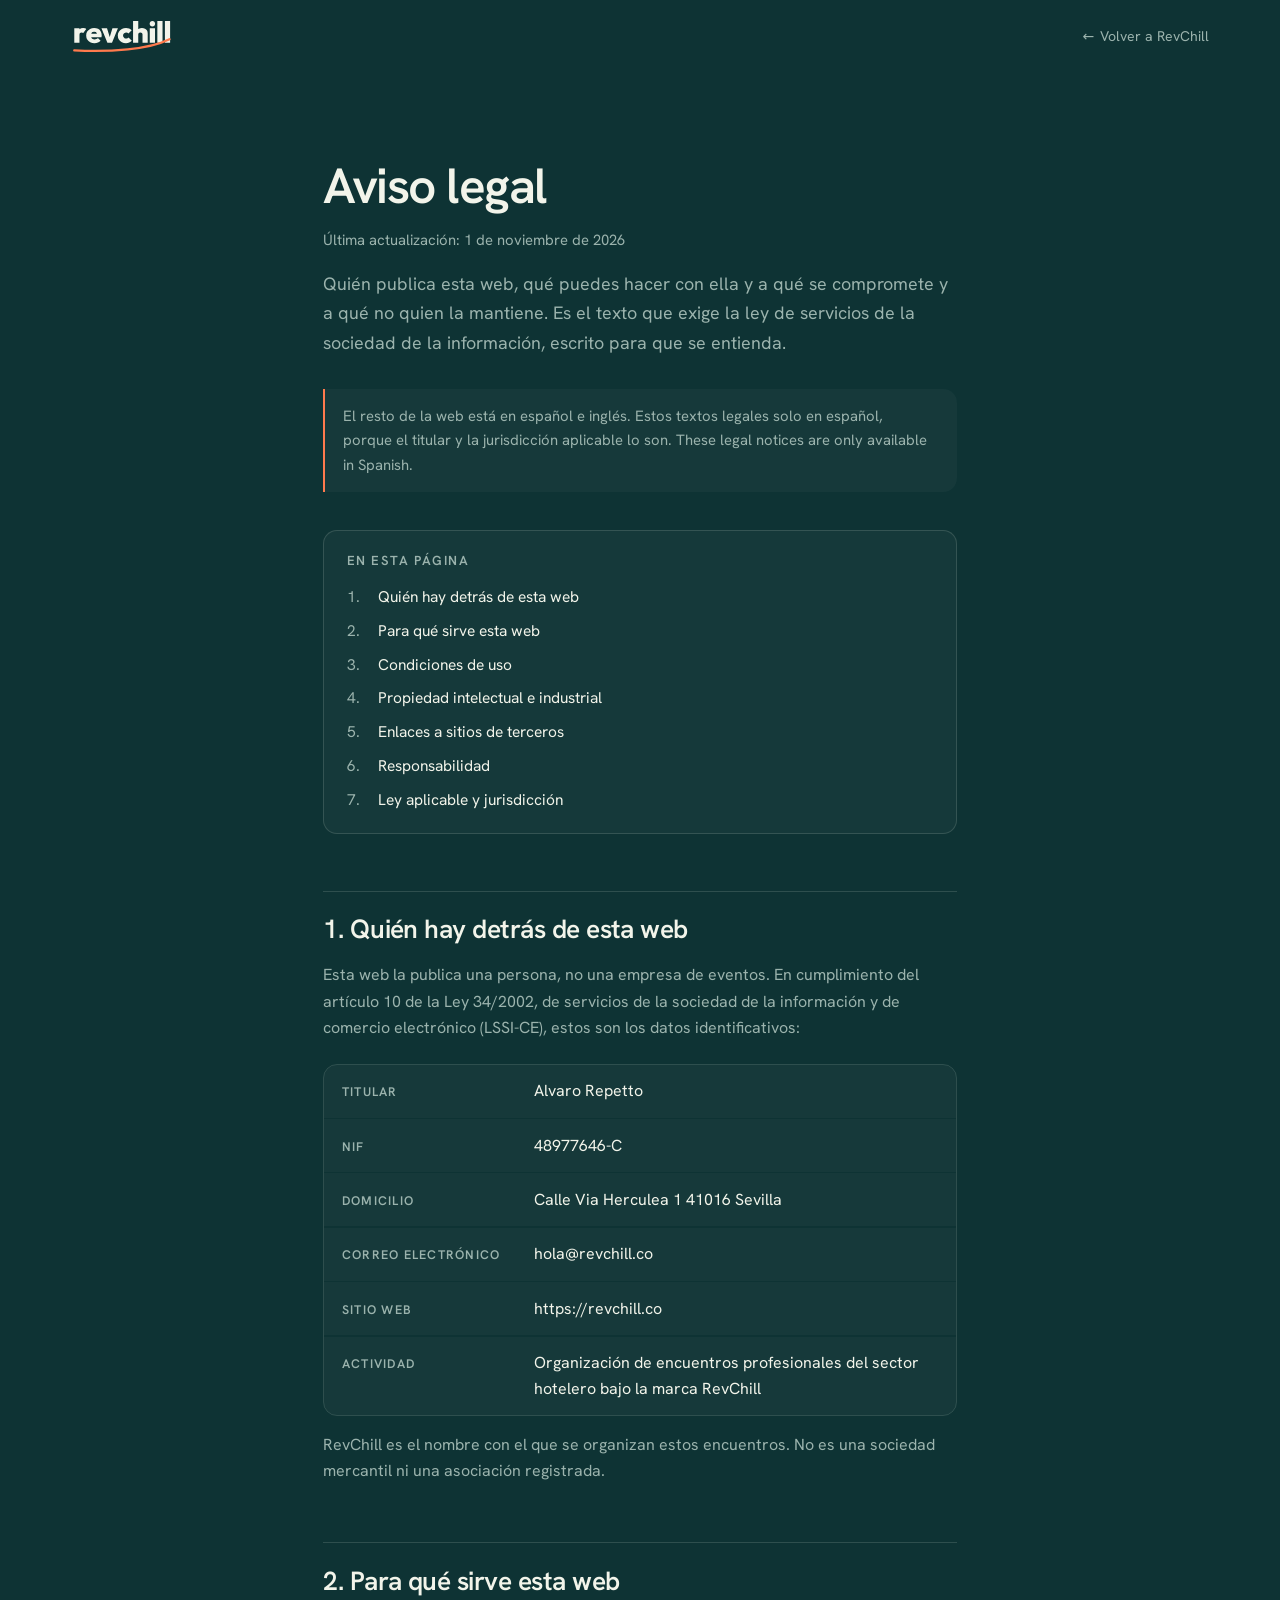
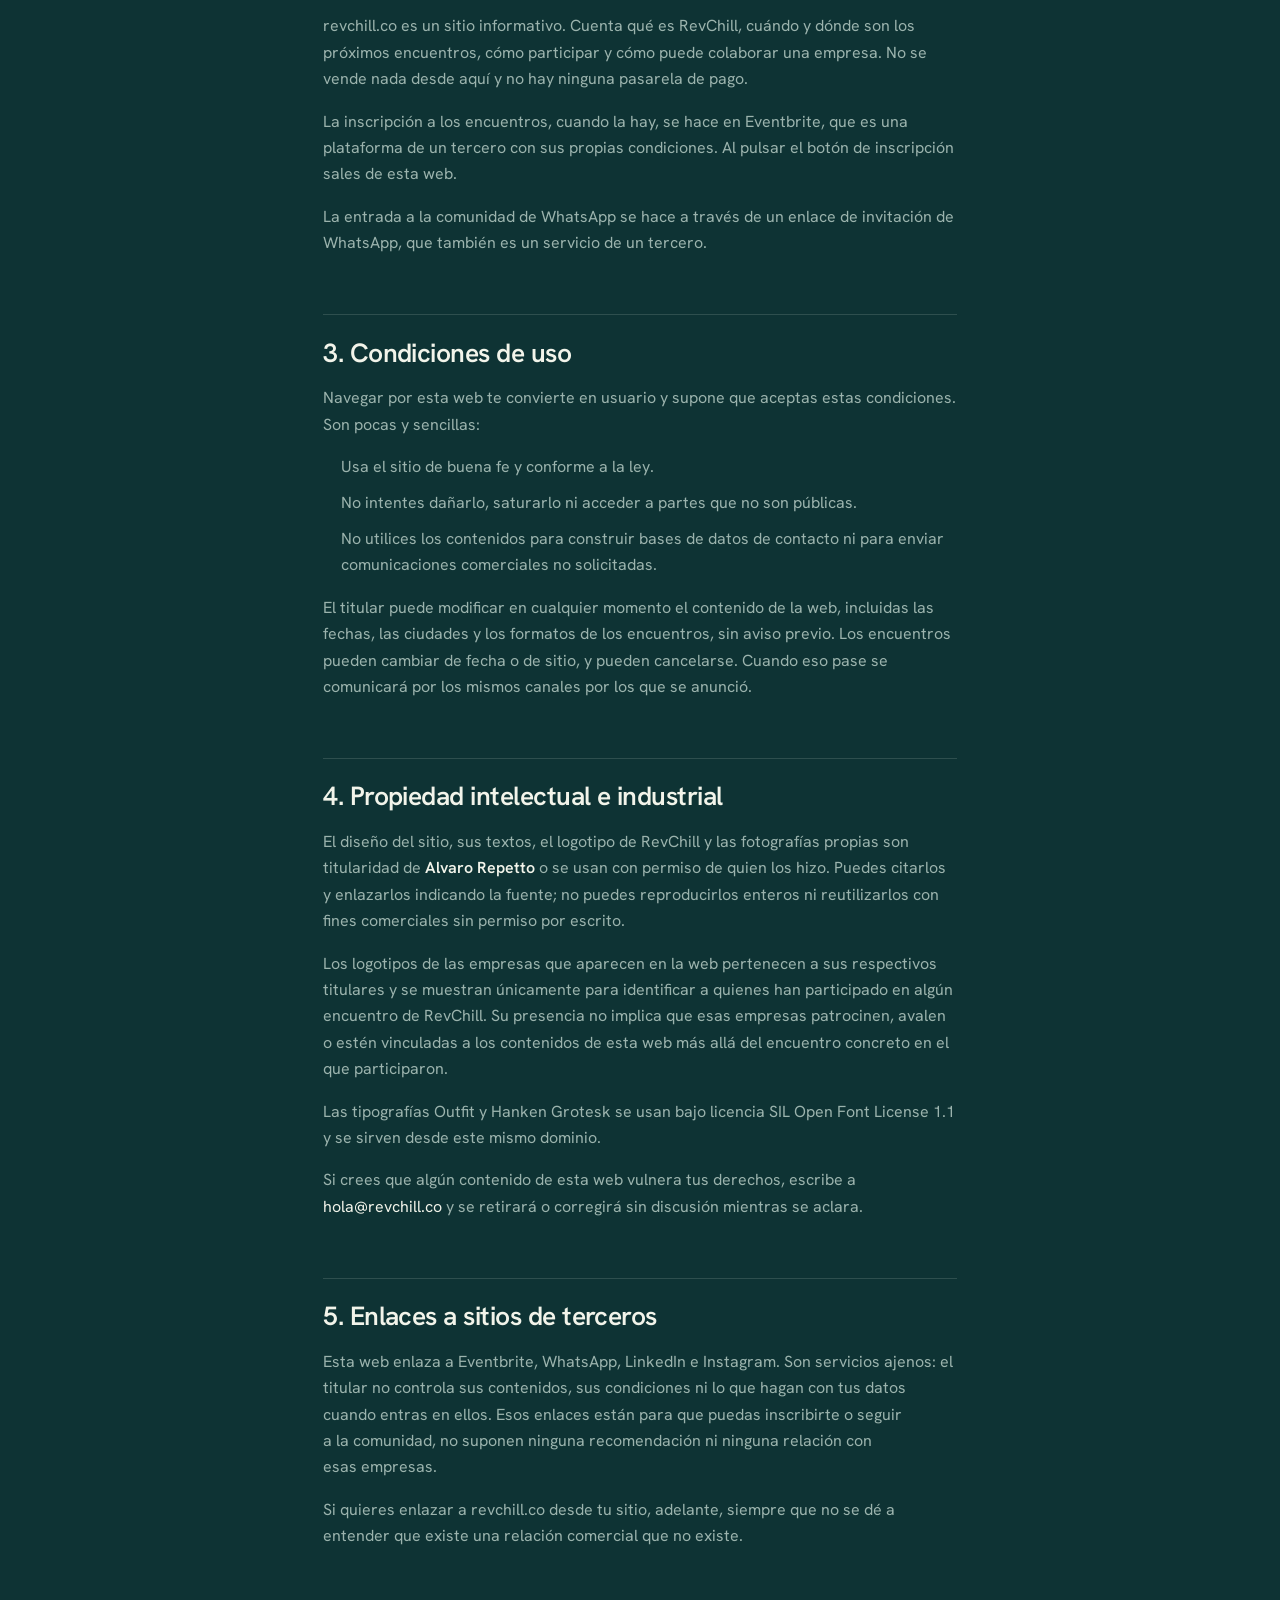
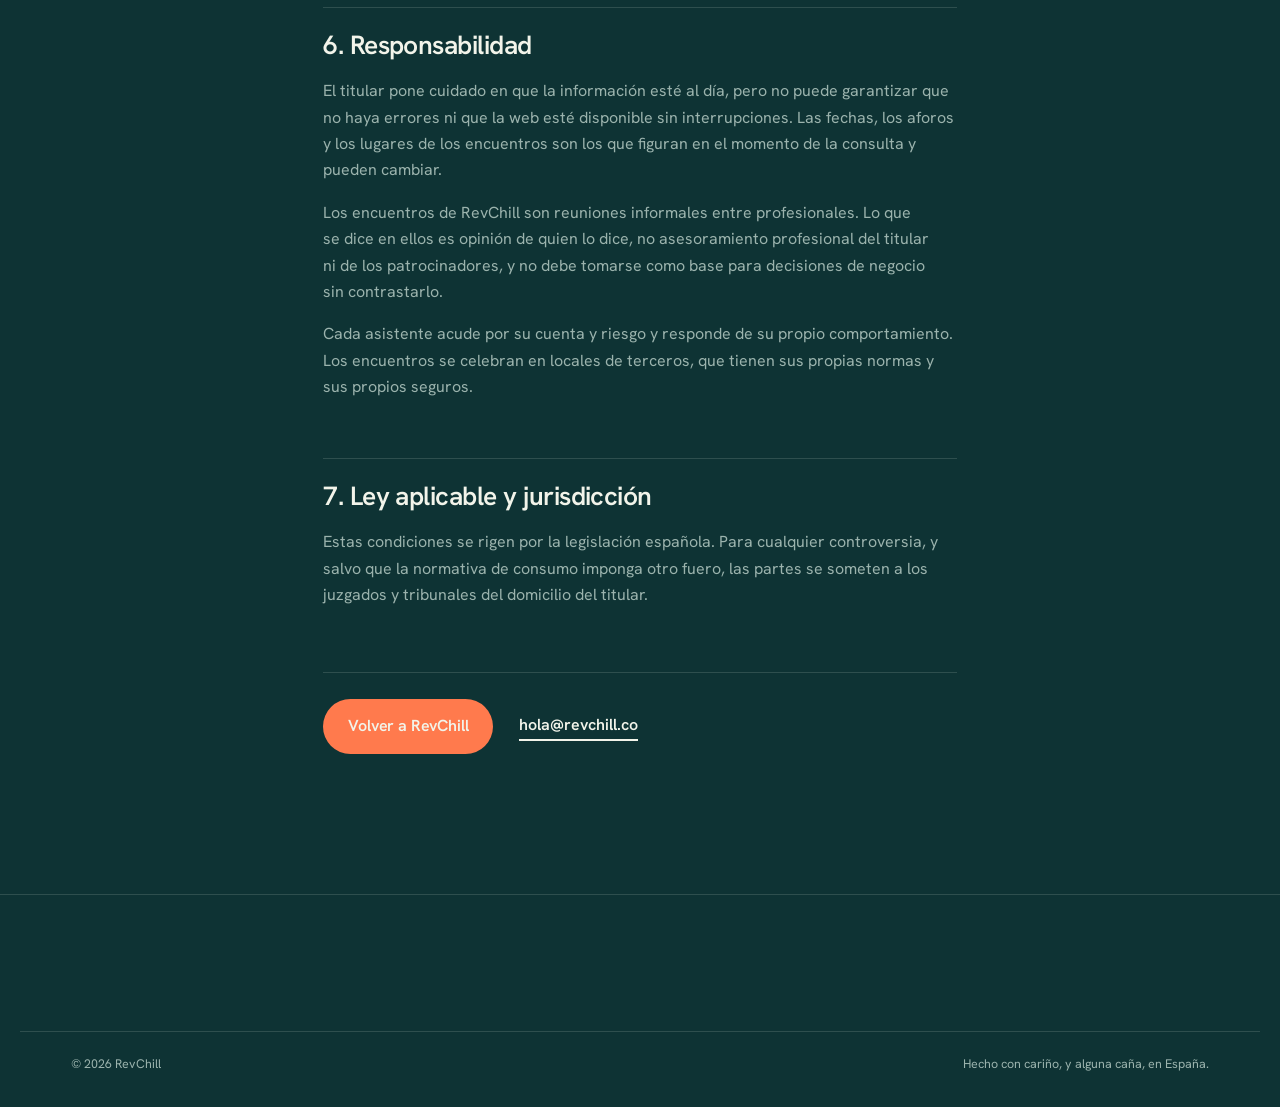
==== commit 3a66397c: "Update social links, legal details, and empresa CTAs. Point Instagram/LinkedIn to the new profiles, " ====
--- a/aviso-legal.html
+++ b/aviso-legal.html
@@ -78,8 +78,8 @@
       son los datos identificativos:</p>
       <dl class="lgl__id">
         <div><dt>Titular</dt><dd>Alvaro Repetto</dd></div>
-        <div><dt>NIF</dt><dd><span class="fill">NIF — pendiente</span></dd></div>
-        <div><dt>Domicilio</dt><dd><span class="fill">Domicilio — pendiente</span></dd></div>
+        <div><dt>NIF</dt><dd>48977646-C</dd></div>
+        <div><dt>Domicilio</dt><dd>Calle Via Herculea 1 41016 Sevilla</dd></div>
         <div><dt>Correo electrónico</dt><dd><a href="mailto:hola@revchill.co">hola@revchill.co</a></dd></div>
         <div><dt>Sitio web</dt><dd>https://revchill.co</dd></div>
         <div><dt>Actividad</dt><dd>Organización de encuentros profesionales del sector hotelero bajo la marca RevChill</dd></div>
@@ -159,8 +159,6 @@
       <p>Estas condiciones se rigen por la legislación española. Para cualquier controversia, y salvo que la
       normativa de consumo imponga otro fuero, las partes se someten a los juzgados y tribunales del
       domicilio del titular.</p>
-      <p>Alojamiento del sitio: <span class="fill">Proveedor de alojamiento — pendiente</span>. Cuando el proveedor esté contratado se indicará aquí su
-      denominación y su país de servidores.</p>
     </section>
 
 
--- a/assets/css/app.css
+++ b/assets/css/app.css
@@ -788,3 +788,66 @@
    vez, cuando no hay ninguna imagen todavía. */
 .plans:has(img) .plan__shot:empty{display:block}
 .plans:has(img) .plan__shot:empty + b{margin-top:.9rem}
+
+/* =========================================================================
+   EN NARANJA
+   El naranja de marca ocupando una sección entera. No es un tema aparte:
+   es el mismo sistema con los tokens cambiados, así que todo lo que hay
+   dentro (botones, logotipo, enlaces, cenefas) se recoloca solo.
+
+   El terracota va un punto por debajo del de la muestra (#B34822) para que
+   el texto secundario llegue a 4.9:1 sobre el fondo. El acento pasa a ser
+   la crema: sobre naranja, el naranja ya no puede destacar nada.
+   ========================================================================= */
+.fuego{
+  --bg:        #A8401D;
+  --surface:   #8E3416;
+  --surface-2: #7C2C11;
+  --fg:        #FFF6F0;
+  --fg-dim:    #F6E3DA;
+  --line:      rgba(255,246,240,.26);
+  --line-2:    rgba(255,246,240,.48);
+  --accent:    #FFF6F0;
+  --accent-fg: #5E1E0A;
+  --lima:      #FFF6F0;
+  background:var(--bg);color:var(--fg);
+  position:relative;overflow:hidden;
+}
+.fuego::before{content:"";position:absolute;inset:-40% -12% auto 48%;height:150%;pointer-events:none;
+  background:radial-gradient(45% 45% at 50% 50%,rgba(255,246,240,.15),transparent 70%)}
+.fuego > *{position:relative}
+.fuego.band{border-block-color:rgba(255,246,240,.32)}
+.fuego .btn--ghost:hover{background:rgba(255,246,240,.14);border-color:var(--fg)}
+
+/* En naranja, la cita del manifiesto se lleva la crema: dentro de una
+   sección de color, el bloque claro es lo que destaca, no el acento. */
+.fuego .ratio{background:rgba(255,246,240,.2);border-color:transparent}
+
+/* -------------------------------------------------------------------------
+   EN PAPEL
+   El otro extremo del mismo sistema: fondo crema y tinta verde, como el
+   dossier impreso. Sirve para los bloques que se leen despacio —una tabla,
+   unas citas—, donde el verde oscuro cansa. El acento aquí no puede ser el
+   naranja encendido de la marca, que sobre crema no contrasta: entra el
+   terracota, el mismo de .fuego, y así los dos registros riman.
+   ------------------------------------------------------------------------- */
+.papel{
+  --bg:        #F2F4EA;
+  --surface:   #FDFDF8;
+  --surface-2: #E6EADB;
+  --fg:        #0E3334;
+  --fg-dim:    #44635F;
+  --line:      rgba(14,51,52,.16);
+  --line-2:    rgba(14,51,52,.34);
+  --accent:    #A8401D;
+  --accent-fg: #FFF6F0;
+  --lima:      #6E7F18;
+  --shadow:    0 20px 44px rgba(14,51,52,.12);
+  background:var(--bg);color:var(--fg);
+}
+.papel .q,.papel .cards > div{background:var(--surface)}
+.papel .btn--ghost{color:var(--fg)}
+.papel .btn--ghost:hover{background:var(--surface);border-color:var(--fg)}
+.papel ::selection{background:var(--accent);color:var(--accent-fg)}
+
+.band__in > .band__label:first-child{margin-top:0}
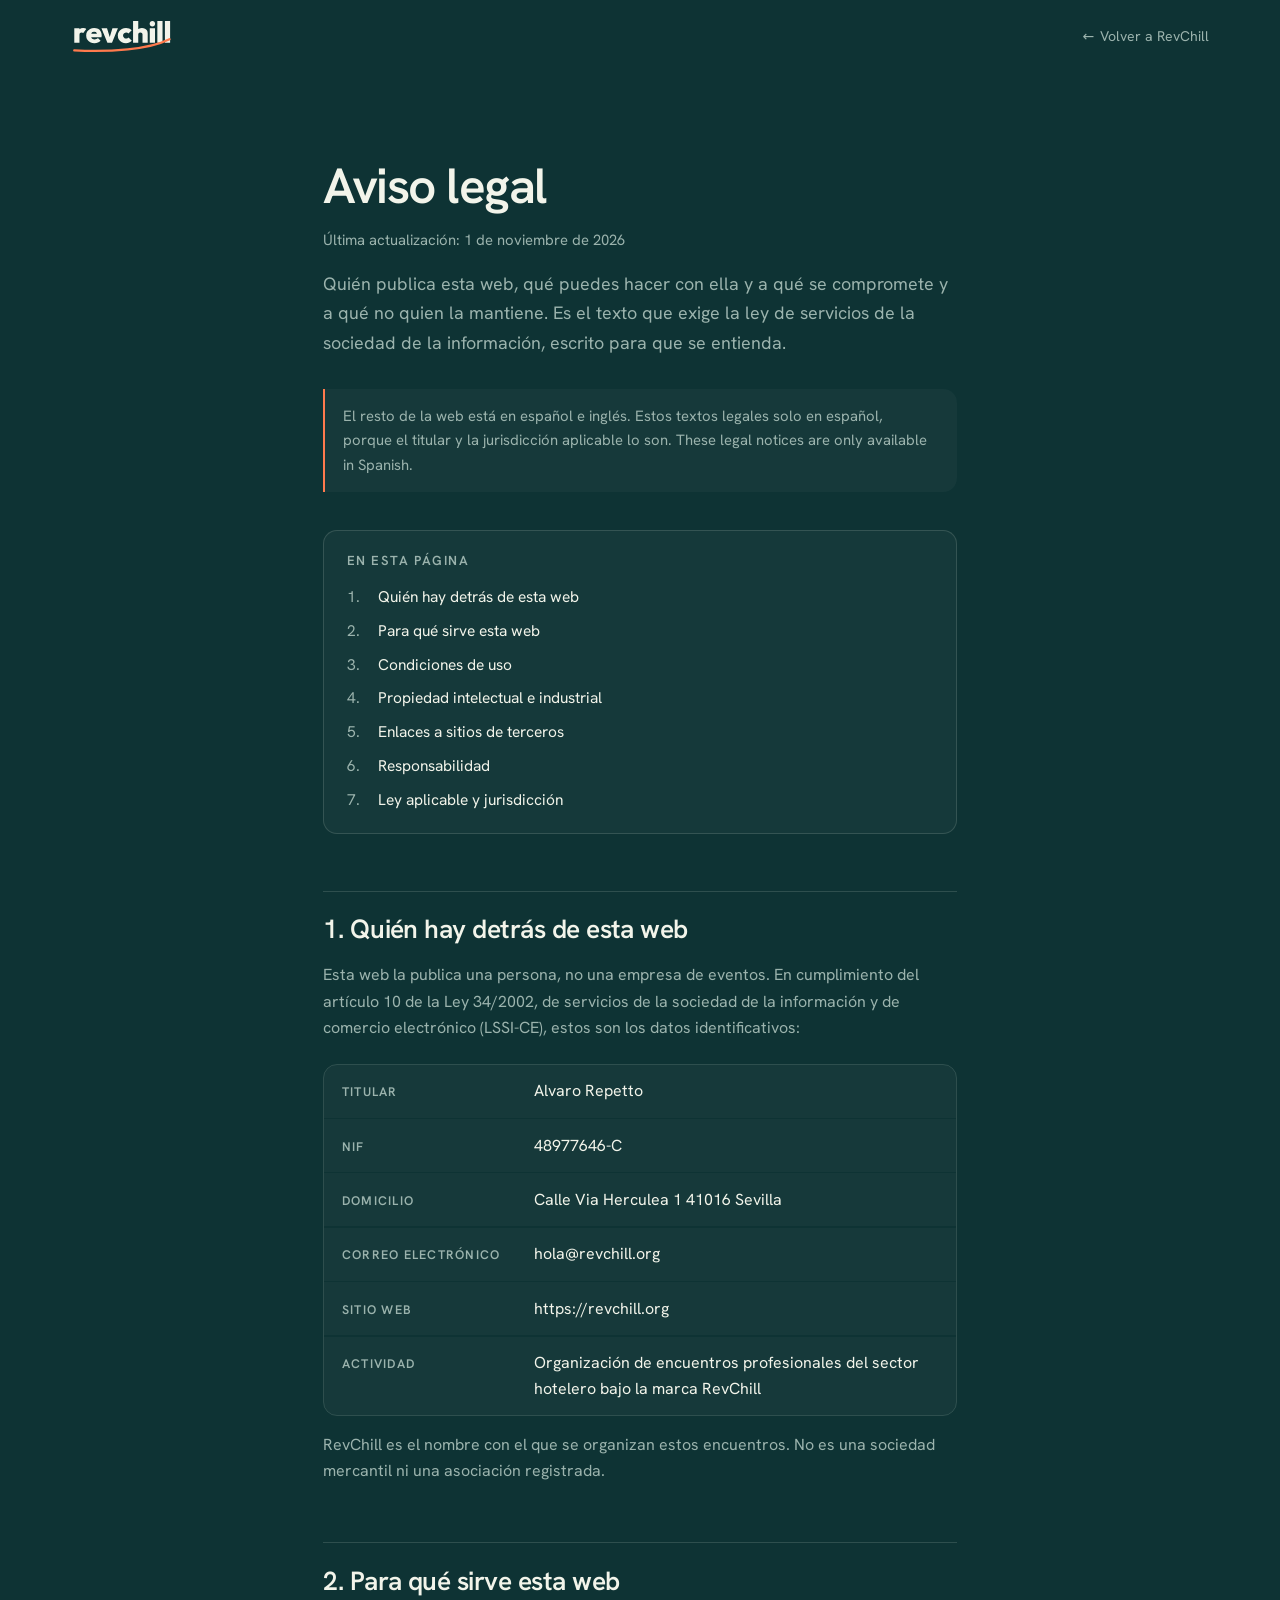
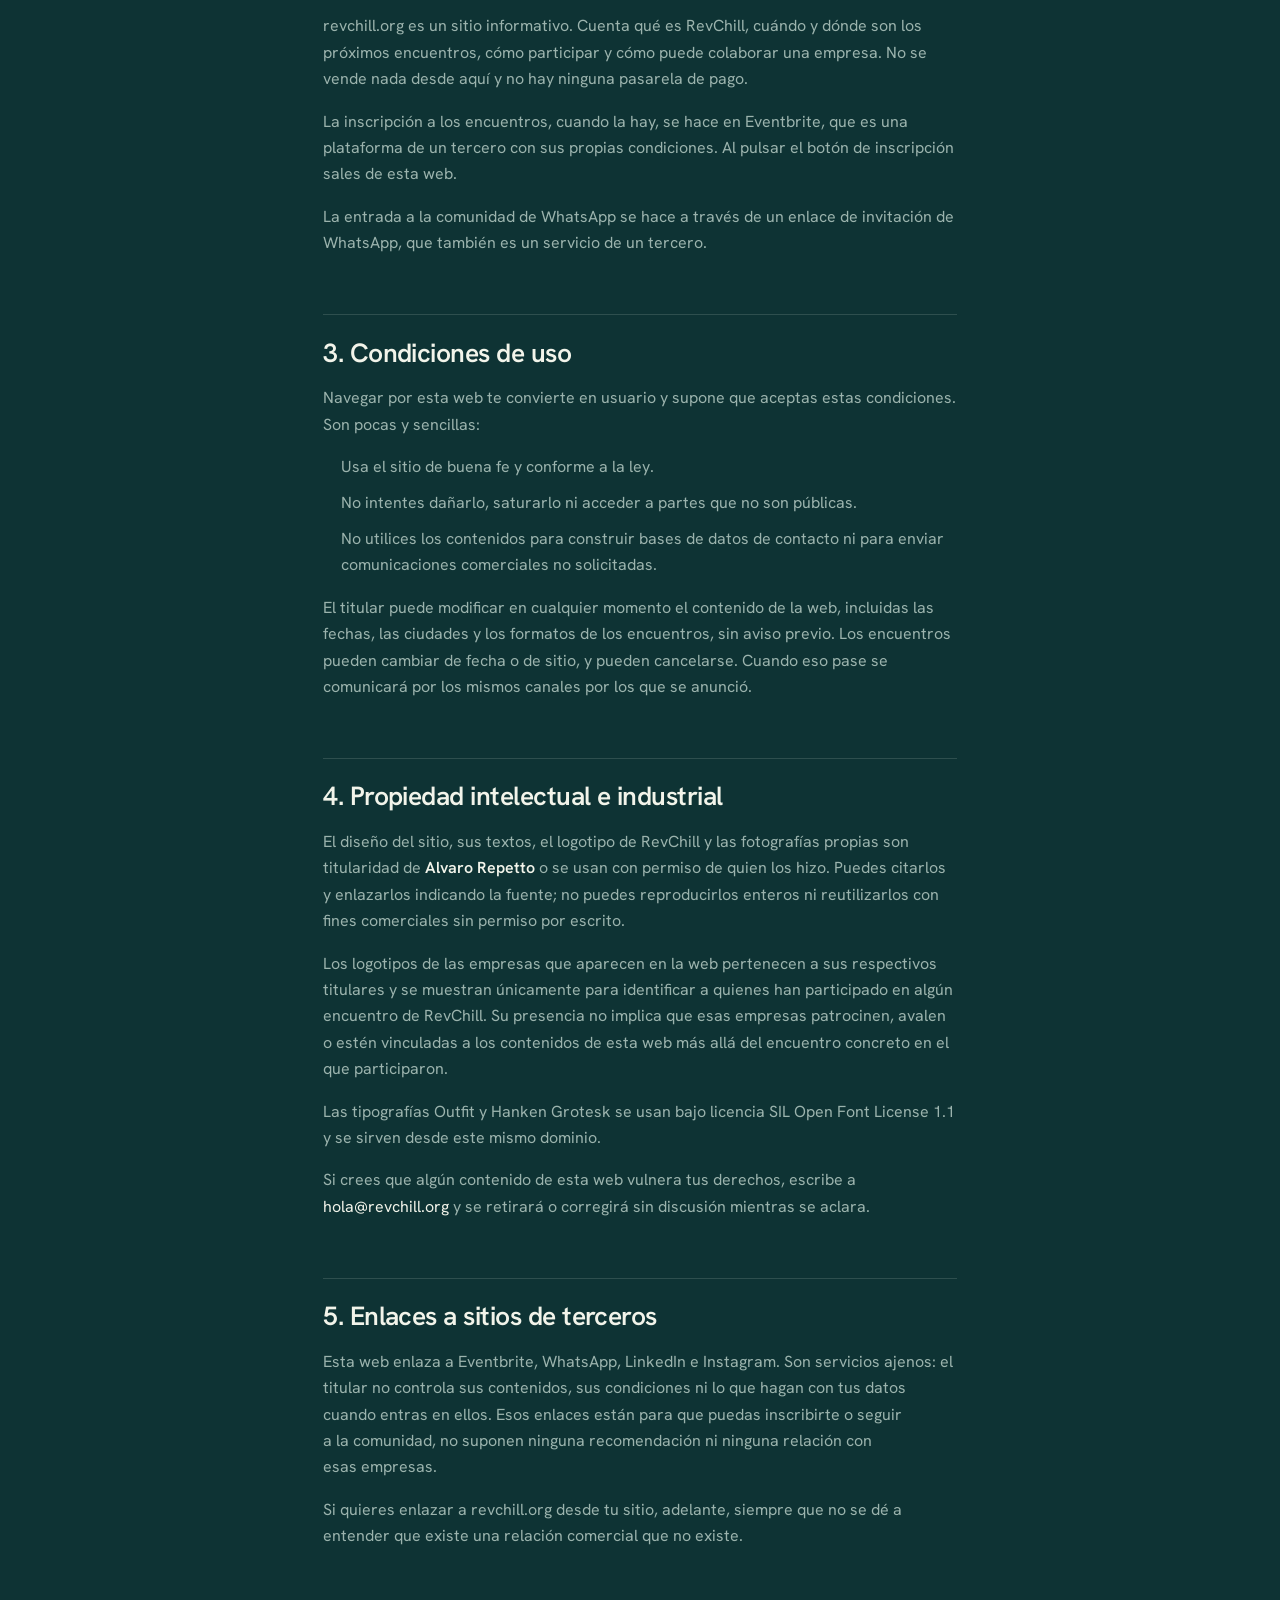
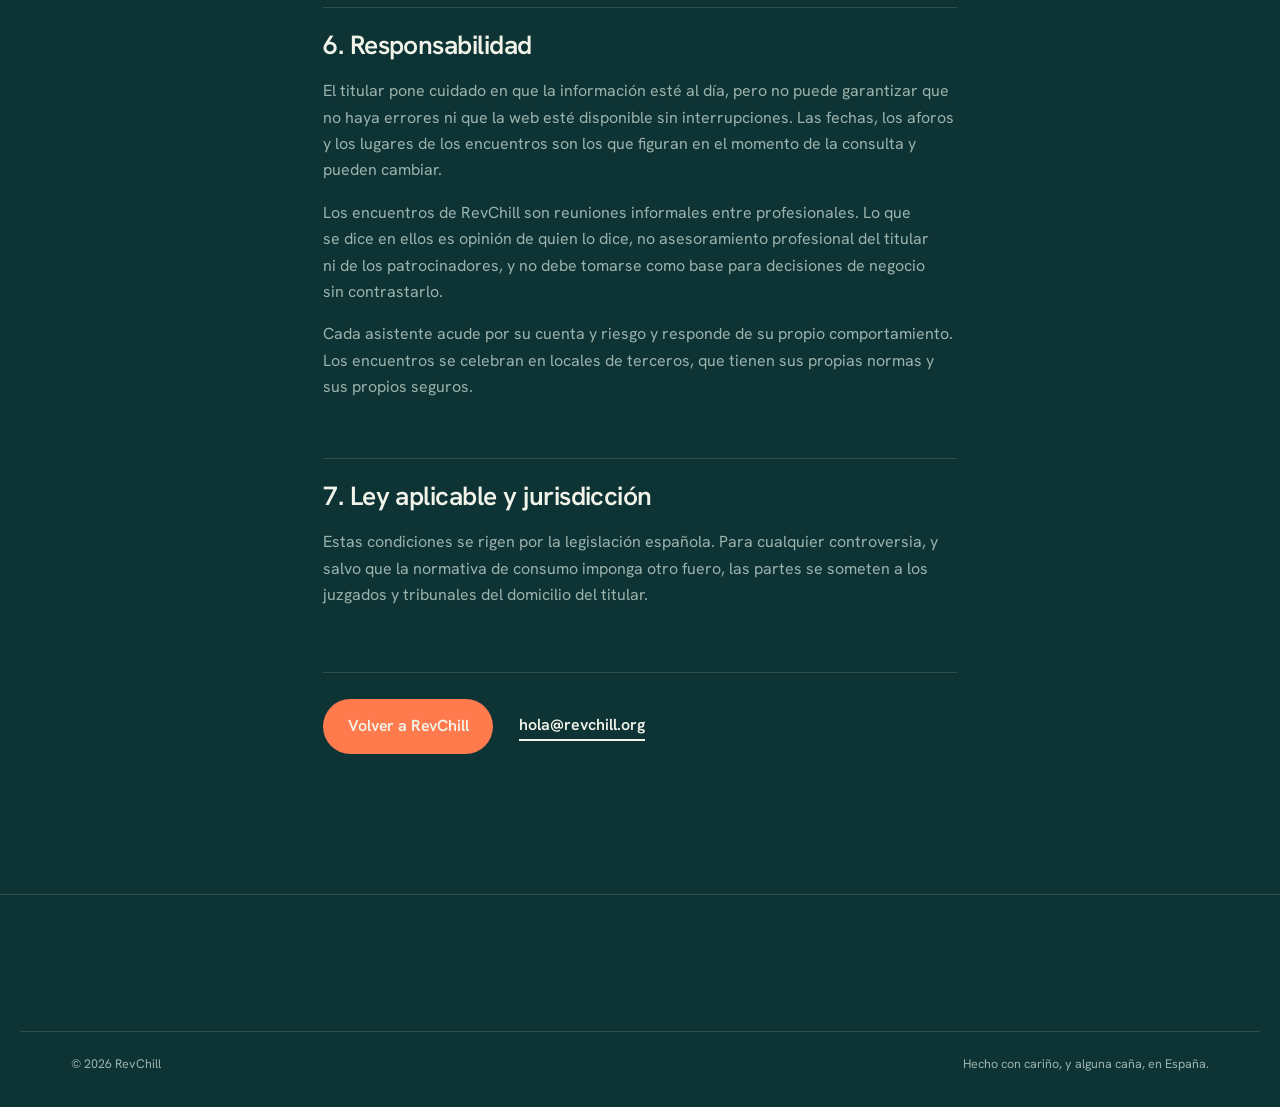
==== commit 09818e23: "Switch site and email domain from revchill.co to revchill.org. Update canonicals, schema, legal page" ====
--- a/aviso-legal.html
+++ b/aviso-legal.html
@@ -4,16 +4,16 @@
 <meta charset="utf-8">
 <meta name="viewport" content="width=device-width, initial-scale=1">
 <title>Aviso legal · RevChill</title>
-<meta name="description" content="Datos identificativos del titular de revchill.co, condiciones de uso del sitio, propiedad intelectual y jurisdicción aplicable.">
+<meta name="description" content="Datos identificativos del titular de revchill.org, condiciones de uso del sitio, propiedad intelectual y jurisdicción aplicable.">
 <meta name="theme-color" content="#0E3334">
-<link rel="canonical" href="https://revchill.co/aviso-legal.html">
+<link rel="canonical" href="https://revchill.org/aviso-legal.html">
 <meta name="robots" content="index, follow">
 <meta property="og:type" content="website">
 <meta property="og:locale" content="es_ES">
 <meta property="og:site_name" content="RevChill">
 <meta property="og:title" content="Aviso legal · RevChill">
-<meta property="og:description" content="Datos identificativos del titular de revchill.co, condiciones de uso del sitio, propiedad intelectual y jurisdicción aplicable.">
-<meta property="og:url" content="https://revchill.co/aviso-legal.html">
+<meta property="og:description" content="Datos identificativos del titular de revchill.org, condiciones de uso del sitio, propiedad intelectual y jurisdicción aplicable.">
+<meta property="og:url" content="https://revchill.org/aviso-legal.html">
 <link rel="icon" href="assets/img/favicon.svg" type="image/svg+xml">
 <link rel="apple-touch-icon" href="assets/img/apple-touch-icon.png">
 <link rel="stylesheet" href="assets/css/fonts.css">
@@ -24,16 +24,16 @@
  "@context": "https://schema.org",
  "@type": "WebPage",
  "name": "Aviso legal",
- "description": "Datos identificativos del titular de revchill.co, condiciones de uso del sitio, propiedad intelectual y jurisdicción aplicable.",
- "url": "https://revchill.co/aviso-legal.html",
+ "description": "Datos identificativos del titular de revchill.org, condiciones de uso del sitio, propiedad intelectual y jurisdicción aplicable.",
+ "url": "https://revchill.org/aviso-legal.html",
  "inLanguage": "es-ES",
  "dateModified": "2026-11-01",
- "isPartOf": { "@type": "WebSite", "name": "RevChill", "url": "https://revchill.co/" },
+ "isPartOf": { "@type": "WebSite", "name": "RevChill", "url": "https://revchill.org/" },
  "breadcrumb": {
   "@type": "BreadcrumbList",
   "itemListElement": [
-   { "@type": "ListItem", "position": 1, "name": "RevChill", "item": "https://revchill.co/" },
-   { "@type": "ListItem", "position": 2, "name": "Aviso legal", "item": "https://revchill.co/aviso-legal.html" }
+   { "@type": "ListItem", "position": 1, "name": "RevChill", "item": "https://revchill.org/" },
+   { "@type": "ListItem", "position": 2, "name": "Aviso legal", "item": "https://revchill.org/aviso-legal.html" }
   ]
  }
 }
@@ -80,8 +80,8 @@
         <div><dt>Titular</dt><dd>Alvaro Repetto</dd></div>
         <div><dt>NIF</dt><dd>48977646-C</dd></div>
         <div><dt>Domicilio</dt><dd>Calle Via Herculea 1 41016 Sevilla</dd></div>
-        <div><dt>Correo electrónico</dt><dd><a href="mailto:hola@revchill.co">hola@revchill.co</a></dd></div>
-        <div><dt>Sitio web</dt><dd>https://revchill.co</dd></div>
+        <div><dt>Correo electrónico</dt><dd><a href="mailto:hola@revchill.org">hola@revchill.org</a></dd></div>
+        <div><dt>Sitio web</dt><dd>https://revchill.org</dd></div>
         <div><dt>Actividad</dt><dd>Organización de encuentros profesionales del sector hotelero bajo la marca RevChill</dd></div>
       </dl>
       <p>RevChill es el nombre con el que se organizan estos encuentros. No es una sociedad mercantil ni una
@@ -90,7 +90,7 @@
     <section id="objeto">
       <h2 class="lgl__h">2. Para qué sirve esta web</h2>
 
-      <p>revchill.co es un sitio informativo. Cuenta qué es RevChill, cuándo y dónde son los próximos
+      <p>revchill.org es un sitio informativo. Cuenta qué es RevChill, cuándo y dónde son los próximos
       encuentros, cómo participar y cómo puede colaborar una empresa. No se vende nada desde aquí y no hay
       ninguna pasarela de pago.</p>
       <p>La inscripción a los encuentros, cuando la hay, se hace en Eventbrite, que es una plataforma de un
@@ -128,7 +128,7 @@
       <p>Las tipografías Outfit y Hanken Grotesk se usan bajo licencia SIL Open Font License 1.1 y se
       sirven desde este mismo dominio.</p>
       <p>Si crees que algún contenido de esta web vulnera tus derechos, escribe a
-      <a href="mailto:hola@revchill.co">hola@revchill.co</a> y se retirará o corregirá sin discusión
+      <a href="mailto:hola@revchill.org">hola@revchill.org</a> y se retirará o corregirá sin discusión
       mientras se aclara.</p>
     </section>
     <section id="enlaces">
@@ -138,7 +138,7 @@
       controla sus contenidos, sus condiciones ni lo que hagan con tus datos cuando entras en ellos. Esos
       enlaces están para que puedas inscribirte o seguir a la comunidad, no suponen ninguna recomendación
       ni ninguna relación con esas empresas.</p>
-      <p>Si quieres enlazar a revchill.co desde tu sitio, adelante, siempre que no se dé a entender que
+      <p>Si quieres enlazar a revchill.org desde tu sitio, adelante, siempre que no se dé a entender que
       existe una relación comercial que no existe.</p>
     </section>
     <section id="responsabilidad">
@@ -164,7 +164,7 @@
 
     <div class="lgl__end">
       <a class="btn" href="index.html">Volver a RevChill</a>
-      <a class="link" href="mailto:hola@revchill.co">hola@revchill.co</a>
+      <a class="link" href="mailto:hola@revchill.org">hola@revchill.org</a>
     </div>
   </div>
 </main>
